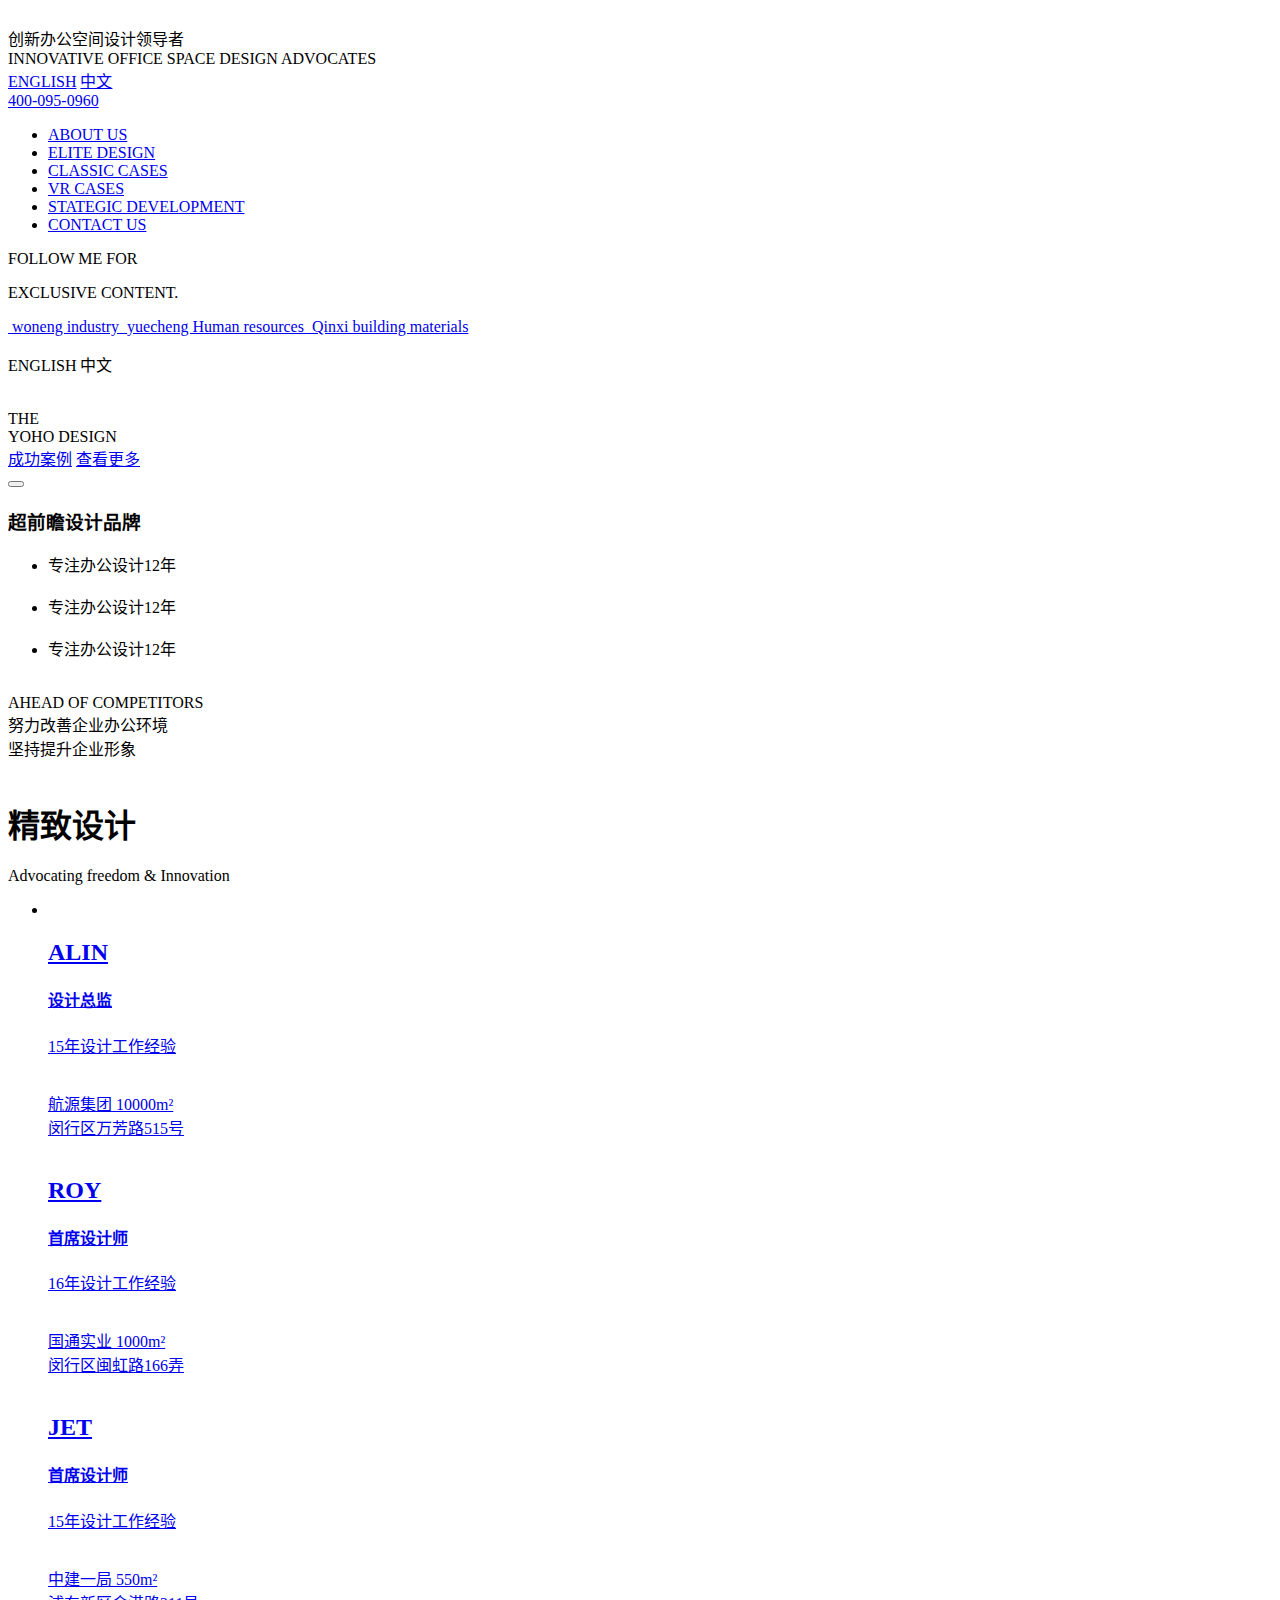
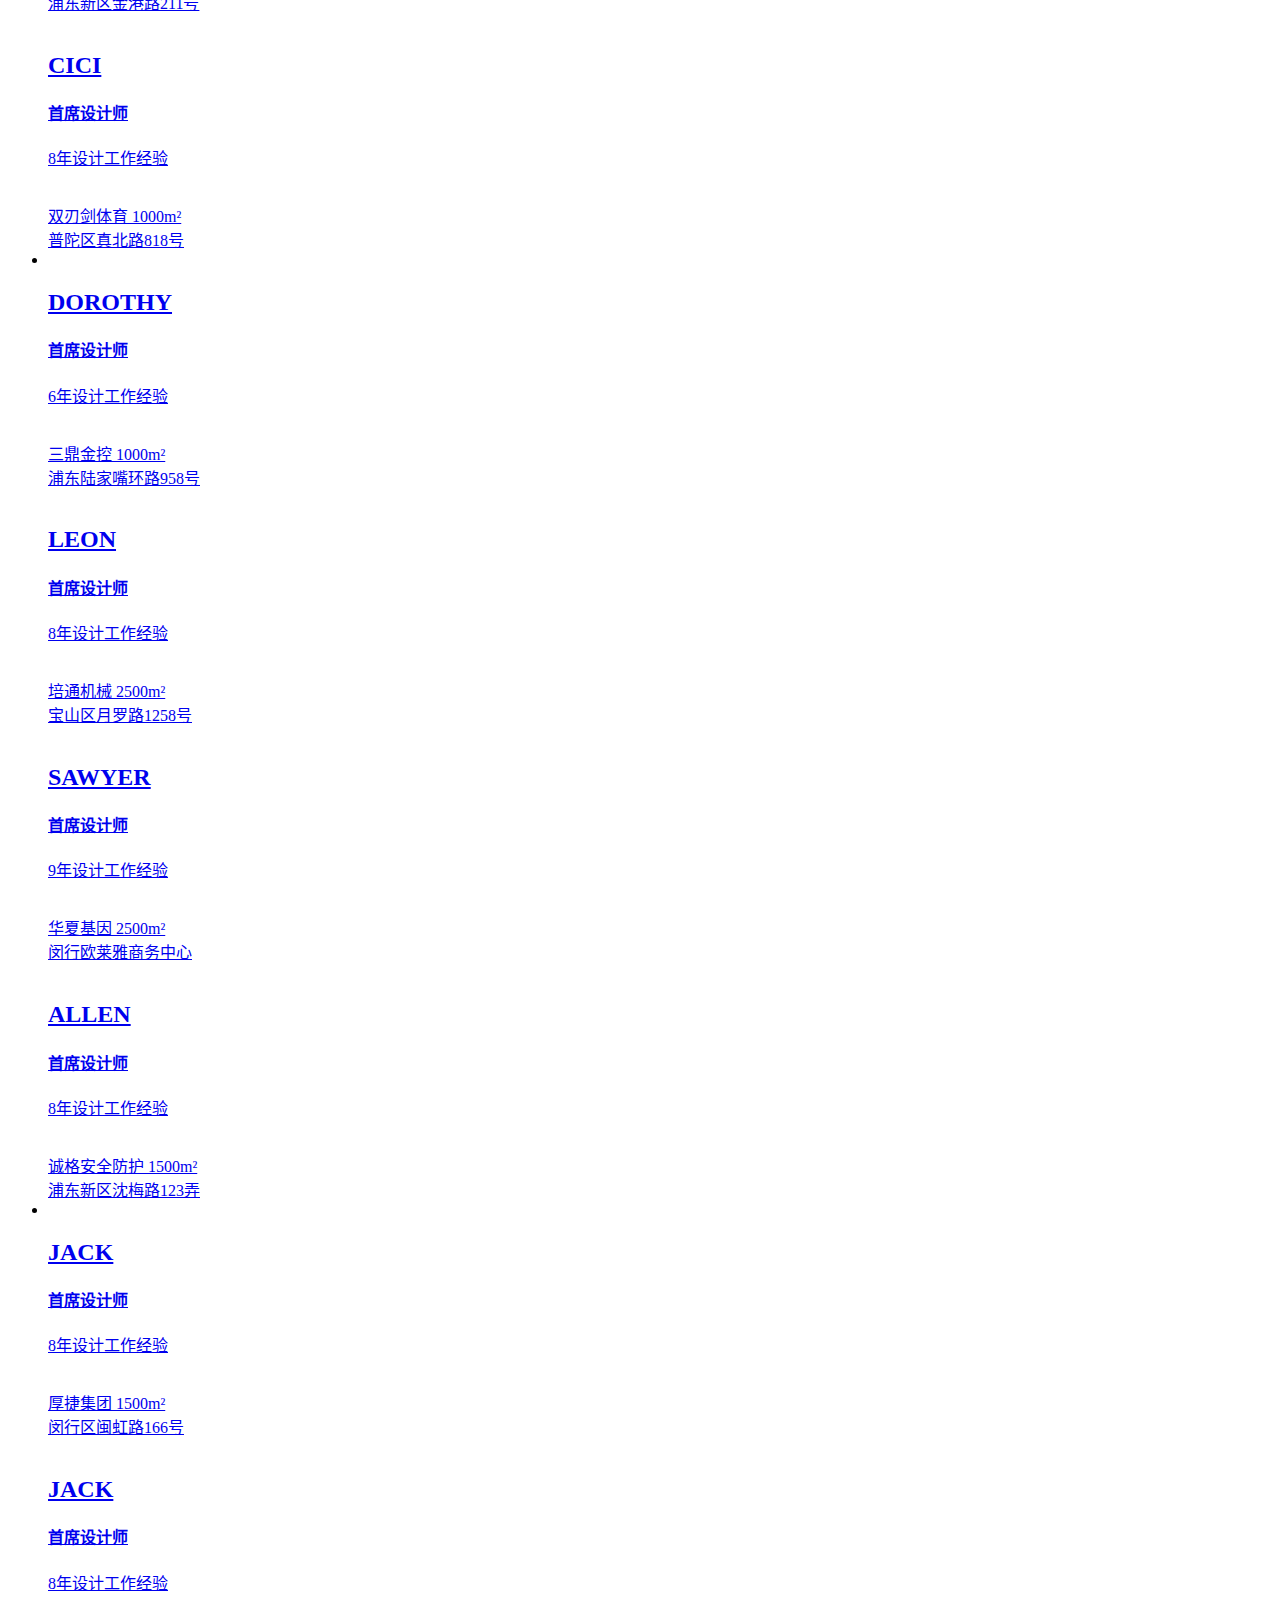
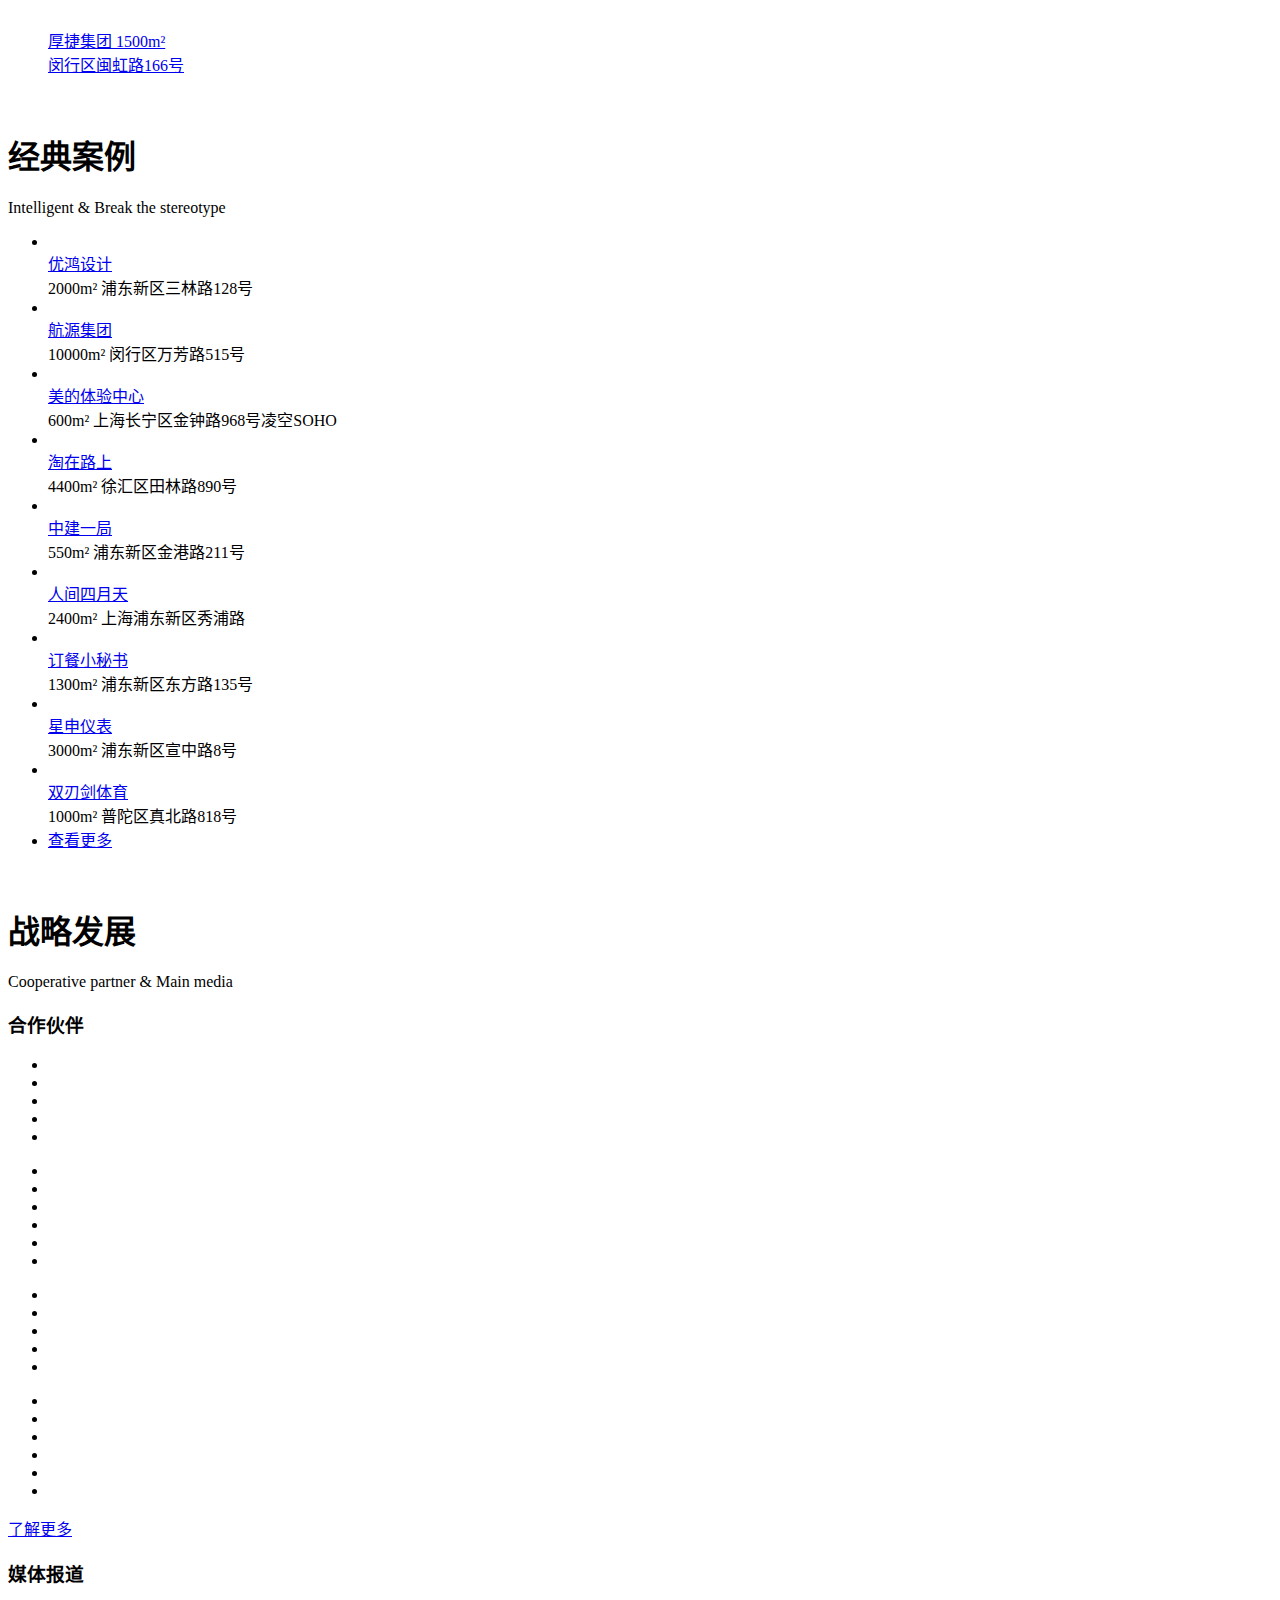
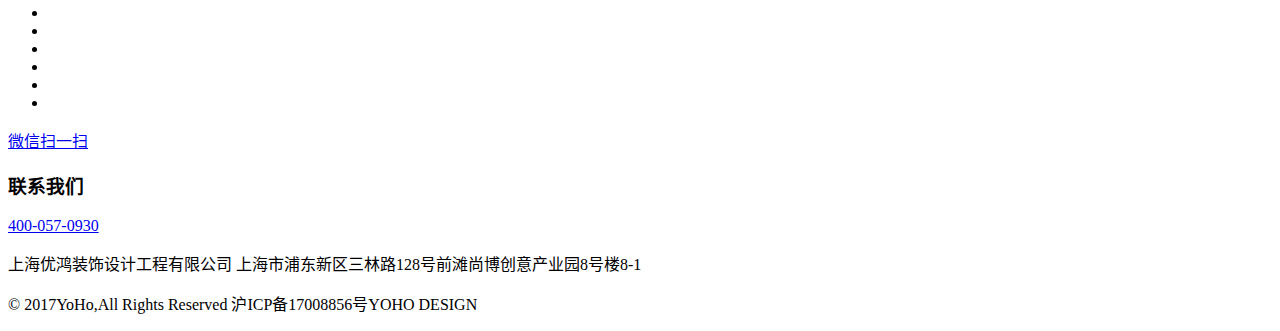
==== index.html @ 22ff8a07 "a" ====
<!DOCTYPE html>
<html>
	<head>
		<meta charset="utf-8" />
		<meta http-equiv="Content-Language" content="zh-cn" />
		<meta name="renderer" content="webkit" />
		<meta http-equiv="Cache-Control" content="no-siteapp" />
		<meta http-equiv="X-UA-Compatible" content="IE=edge, chrome=1" />

		<meta name="viewport"
			  content="width=device-width, user-scalable=no, initial-scale=1.0, maximum-scale=1.0, minimum-scale=1.0"/>
		<meta name="HandheldFriendly" content="true" />
		<meta name="msapplication-tap-highlight" content="no" />
		<meta content="telephone=no" name="format-detection" />

		<title>优鸿设计</title>
		<meta name="keywords" content="keywords" />
		<meta name="description" itemprop="description" content="description" />

		<link rel="stylesheet" href="css/bootstrap.min.css"/>
		<link rel="stylesheet" href="css/index.css"/>
		<link rel="stylesheet" href="Swiper2/idangerous.swiper.css"/>
		<link rel="stylesheet" href="css/public.css"/>

		<!--[if lte IE 8]>
			<script type="text/javascript" src="js/html5shiv.min.js"></script>
			<script type="text/javascript" src="js/respond.min.js"></script>
		<![endif]-->


	</head>
	<body>
	<div class="st-cover">
		<div class="st-cover-shade">
			<div class="st-cover-hd clearfix">
				<div class="l clearfix">
					<a href="javascript:;" class="st-cover-logo"><img src="images/logo.png" alt="" /></a>
					<div class="st-cover-slogan">
						<div class="zh">创新办公空间设计领导者</div>
						<div class="en">INNOVATIVE OFFICE SPACE DESIGN ADVOCATES</div>
					</div>
				</div>
				<div class="r">
					<div class="st-cover-lang">
						<a class="active" href="javascript:;">ENGLISH</a>
						<a href="javascript:;">中文</a>
					</div>
					<a href="tel:400000000" class="st-cover-tel">400-095-0960</a>
					<div class="st-cover-menuico"><i class="a"></i><i class="b"></i><i class="c"></i></div>
				</div>
			</div>
			<div class="st-cover-menu">
				<ul>
					<li><a href="about.html">ABOUT US</a></li>
					<li><a class="st-hash" href="#eliteDesign">ELITE DESIGN</a></li>
					<li><a class="st-hash" href="#classicCase">CLASSIC CASES</a></li>
					<li><a class="nohide vr-btn" href="javascript:;">VR CASES</a></li>
					<li><a class="st-hash" href="#strategicDevelopment">STATEGIC DEVELOPMENT</a></li>
					<li><a class="st-hash" href="#stContact">CONTACT US</a></li>
				</ul>
			</div>
			<div class="st-cover-vr">
				<div class="inner  clearfix">
					<div class="l">
						<div>
							<span>FOLLOW ME FOR</span>
							<p>EXCLUSIVE CONTENT.</p>
						</div>
					</div>
					<div class="c">
						<a href="http://720yun.com/t/07f27u8Owuw?pano_id=1697038 "><img src="images/vrbg_02.jpg" alt=""/>
							<span>woneng industry</span>
							<i></i>
						</a>
						<a href="https://720yun.com/t/a3f27xfgyla?&pano_id=947447"><img src="images/vrbg_04.jpg" alt=""/>
							<span>yuecheng Human resources</span>
							<i></i>
						</a>
						<a href="http://720yun.com/t/4932eusuxn6?pano_id=1689132"><img src="images/vrbg_05.jpg" alt=""/>
							<span>Qinxi building materials</span>
							<i></i>
						</a>
					</div>
					<div class="r">
						<div >
							<p>
								<span class="active">ENGLISH</span>
								<span>中文</span>
							</p>
							<a href="index.html">
								<img id="vrBtn" src="images/vrbtn_03.jpg" class="img-responsive pull-right" alt=""/>
							</a>
						</div>
					</div>
				</div>
			</div>
		</div>
		<div class="st-cover-focus">
			<div class="a">THE</div>
			<div class="b">YOHO DESIGN</div>
			<a href="columnsCase.html" class="st-btn a">成功案例</a>
			<a href="case.html" class="st-btn b">查看更多</a>
		</div>
		<button class="st-cover-down"></button>
	</div>

		<div id="main">
			<div id="main-list1">

				<div class="brand st-part">
					<div class="st-title"><h3 class="st-title-tt">超前瞻设计品牌</h3></div>
					<div class="st-maxw">
						<div class="st-col-3">
							<ul class="items clearfix">
								<li class="item"><div class="tt">专注办公设计12年</div><a href="" class="pic"><img src="images/brand_01.jpg" alt="" /></a></li>
								<li class="item"><div class="tt">专注办公设计12年</div><a href="about.html" class="pic"><img src="images/brand_02.jpg" alt="" /></a></li>
								<li class="item"><div class="tt">专注办公设计12年</div><a href="about.html" class="pic"><img src="images/brand_03.jpg" alt="" /></a></li>
							</ul>
						</div>
						<div class="para">
							<div class="a">AHEAD OF COMPETITORS</div>
							<div class="b">努力改善企业办公环境<br />坚持提升企业形象</div>
						</div>
					</div>
				</div>
			</div>
			<div id="eliteDesign" class="ellipse">
				<div class="absolute circle ">
					<img src="images/ellipse1.png" class="img-responsive" alt=""/>
					<div class="absolute text-center">
						<h1>精致设计</h1>
						<p>Advocating freedom & Innovation</p>
					</div>

				</div>

			</div>


			<div class="st-part">
				<div class="swiper-container st-maxw" id="erSwp">
					<ul class="swiper-wrapper clearfix">
						<li class="swiper-slide">
							<div class="st-er-list">
								<div class="items clearfix">
									<a href="javascript:;" class="item">
										<div class="st-er-item-scroll">
											<div class="part a">
												<img src="images/alin.png" alt="" />
												<div class="introduction">
													<h2>ALIN</h2>
													<h4>设计总监</h4>
													<p>15年设计工作经验</p>
												</div>
											</div>
											<div class="part b">
												<img src="images/alinCase.png" alt="" />
												<div class="para">航源集团 10000m²<br />闵行区万芳路515号</div>
											</div>
										</div>
									</a>
									<a href="javascript:;" class="item">
										<div class="st-er-item-scroll">
											<div class="part a">
												<img src="images/roy.png" alt="" />
												<div class="introduction">
													<h2>ROY</h2>
													<h4>首席设计师</h4>
													<p>16年设计工作经验</p>
												</div>
											</div>
											<div class="part b">
												<img src="images/royCase.png" alt="" />
												<div class="para">国通实业 1000m²<br />闵行区闽虹路166弄</div>
											</div>
										</div>
									</a>
									<a href="javascript:;" class="item">
										<div class="st-er-item-scroll">
											<div class="part a">
												<img src="images/jet.png" alt="" />
												<div class="introduction">
													<h2>JET</h2>
													<h4>首席设计师</h4>
													<p>15年设计工作经验</p>
												</div>
											</div>
											<div class="part b">
												<img src="images/jetCase.png" alt="" />
												<div class="para">中建一局 550m²<br />浦东新区金港路211号</div>
											</div>
										</div>
									</a>
									<a href="javascript:;" class="item">
										<div class="st-er-item-scroll">
											<div class="part a">
												<img src="images/cici.png" alt="" />
												<div class="introduction">
													<h2>CICI</h2>
													<h4>首席设计师</h4>
													<p>8年设计工作经验</p>
												</div>
											</div>
											<div class="part b">
												<img src="images/ciciCase.png" alt="" />
												<div class="para">双刃剑体育 1000m²<br /> 普陀区真北路818号</div>
											</div>
										</div>
									</a>
								</div>
							</div>
						</li>
						<li class="swiper-slide">
							<div class="st-er-list">
								<div class="items clearfix">
									<a href="javascript:;" class="item">
										<div class="st-er-item-scroll">
											<div class="part a">
												<img src="images/dorothy.png" alt="" />
												<div class="introduction">
													<h2>DOROTHY </h2>
													<h4>首席设计师</h4>
													<p>6年设计工作经验</p>
												</div>
											</div>
											<div class="part b">
												<img src="images/dorothyCase.png" alt="" />
												<div class="para">三鼎金控 1000m²<br />浦东陆家嘴环路958号</div>
											</div>
										</div>
									</a>
									<a href="javascript:;" class="item">
										<div class="st-er-item-scroll">
											<div class="part a">
												<img src="images/leon.png" alt="" />
												<div class="introduction">
													<h2>LEON</h2>
													<h4>首席设计师</h4>
													<p>8年设计工作经验</p>
												</div>
											</div>
											<div class="part b">
												<img src="images/leonCase.png" alt="" />
												<div class="para">培通机械 2500m²<br />宝山区月罗路1258号</div>

											</div>
										</div>
									</a>
									<a href="javascript:;" class="item">
										<div class="st-er-item-scroll">
											<div class="part a">
												<img src="images/sawyer.png" alt="" />
												<div class="introduction">
													<h2>SAWYER </h2>
													<h4>首席设计师</h4>
													<p>9年设计工作经验</p>
												</div>
											</div>
											<div class="part b">
												<img src="images/sawyerCase.png" alt="" />
												<div class="para">华夏基因 2500m²<br />闵行欧莱雅商务中心</div>
											</div>
										</div>
									</a>
									<a href="javascript:;" class="item">
										<div class="st-er-item-scroll">
											<div class="part a">
												<img src="images/allen.png" alt="" />
												<div class="introduction">
													<h2>ALLEN </h2>
													<h4>首席设计师</h4>
													<p>8年设计工作经验</p>
												</div>
											</div>
											<div class="part b">
												<img src="images/allenCase.png" alt="" />
												<div class="para">诚格安全防护 1500m²<br />浦东新区沈梅路123弄</div>
											</div>
										</div>
									</a>
								</div>
							</div>
						</li>
						<li class="swiper-slide">
							<div class="st-er-list">
								<div class="items clearfix">
									<a href="javascript:;" class="item">
										<div class="st-er-item-scroll">
											<div class="part a">
												<img src="images/jack.png" alt="" />
												<div class="introduction">
													<h2>JACK</h2>
													<h4>首席设计师</h4>
													<p>8年设计工作经验</p>
												</div>
											</div>
											<div class="part b">
												<img src="images/jackCase.png" alt="" />
												<div class="para">厚捷集团 1500m²<br />闵行区闽虹路166号</div>
											</div>
										</div>
									</a>
									<a href="javascript:;" class="item">
										<div class="st-er-item-scroll">
											<div class="part a">
												<img src="images/jack.png" alt="" />
												<div class="introduction">
													<h2>JACK</h2>
													<h4>首席设计师</h4>
													<p>8年设计工作经验</p>
												</div>
											</div>
											<div class="part b">
												<img src="images/jackCase.png" alt="" />
												<div class="para">厚捷集团 1500m²<br />闵行区闽虹路166号</div>
											</div>
										</div>
									</a>
								</div>
							</div>
						</li>
					</ul>
					<div class="st-pgnt"></div>
				</div>
			</div>






			<div id="classicCase" class="ellipse">
				<div class="absolute circle ">
					<img src="images/ellipse2.png" class="img-responsive" alt=""/>
					<div class="absolute text-center">
						<h1>经典案例</h1>
						<p>Intelligent & Break the stereotype</p>
					</div>

				</div>

			</div>
			<div class="case-tree st-part" id="caseTree">
				<div class="st-maxw">
					<ul class="items">
						<li class="item item01 clearfix">
							<div class="inner">
								<a href="javascript:;" class="pic"><img src="images/case-tree-01.jpg" alt="" /></a>
								<div class="para"><a href="javascript:;">优鸿设计</a><div>2000m² 浦东新区三林路128号</div></div>
							</div>
						</li>
						<li class="item item02 clearfix">
							<div class="inner">
								<a href="javascript:;" class="pic"><img src="images/case-tree-02.jpg" alt="" /></a>
								<div class="para"><a href="javascript:;">航源集团</a><div>10000m² 闵行区万芳路515号</div></div>
							</div>
						</li>
						<li class="item item03 clearfix">
							<div class="inner">
								<a href="javascript:;" class="pic"><img src="images/case-tree-03.jpg" alt="" /></a>
								<div class="para"><a href="javascript:;">美的体验中心</a><div>600m² 上海长宁区金钟路968号凌空SOHO</div></div>
							</div>
						</li>
						<li class="item item04 clearfix">
							<div class="inner">
								<a href="javascript:;" class="pic"><img src="images/case-tree-04.jpg" alt="" /></a>
								<div class="para"><a href="javascript:;">淘在路上</a><div>4400m² 徐汇区田林路890号</div></div>
							</div>
						</li>
						<li class="item item05 clearfix">
							<div class="inner">
								<a href="javascript:;" class="pic"><img src="images/case-tree-05.jpg" alt="" /></a>
								<div class="para"><a href="javascript:;">中建一局</a><div>550m² 浦东新区金港路211号</div></div>
							</div>
						</li>
						<li class="item item06 clearfix">
							<div class="inner">
								<a href="javascript:;" class="pic"><img src="images/case-tree-06.jpg" alt="" /></a>
								<div class="para"><a href="javascript:;">人间四月天</a><div>2400m² 上海浦东新区秀浦路</div></div>
							</div>
						</li>
						<li class="item item07 clearfix">
							<div class="inner">
								<a href="javascript:;" class="pic"><img src="images/case-tree-07.jpg" alt="" /></a>
								<div class="para"><a href="javascript:;">订餐小秘书</a><div>1300m² 浦东新区东方路135号</div></div>
							</div>
						</li>
						<li class="item item08 clearfix">
							<div class="inner">
								<a href="javascript:;" class="pic"><img src="images/case-tree-08.jpg" alt="" /></a>
								<div class="para"><a href="javascript:;">星申仪表</a><div>3000m² 浦东新区宣中路8号</div></div>
							</div>
						</li>
						<li class="item item09 clearfix">
							<div class="inner">
								<a href="javascript:;" class="pic"><img src="images/case-tree-09.jpg" alt="" /></a>
								<div class="para"><a href="javascript:;">双刃剑体育</a><div>1000m² 普陀区真北路818号</div></div>
							</div>
						</li>
						<li class="item item10 clearfix">
							<div class="inner">
								<a href="columnsCase.html" id="findMore">查看更多</a>
							</div>
						</li>
					</ul>
				</div>
			</div>
			<div id="strategicDevelopment" class="ellipse">
				<div class="absolute circle ">
					<img src="images/ellipse3.png" class="img-responsive" alt=""/>
					<div class="absolute text-center">
						<h1>战略发展</h1>
						<p>Cooperative partner & Main media</p>
					</div>

				</div>

			</div>
			<div class="partner medium st-part">

				<div class="st-title"><h3 class="st-title-tt">合作伙伴</h3></div>

				<div class="st-maxw partner-list">
					<ul class="items col-5 clearfix">
						<li class="item"><img src="images/c-01.jpg" alt="" /></li>
						<li class="item"><img src="images/c-02.jpg" alt="" /></li>
						<li class="item"><img src="images/c-03.jpg" alt="" /></li>
						<li class="item"><img src="images/c-04.jpg" alt="" /></li>
						<li class="item"><img src="images/c-05.jpg" alt="" /></li>
					</ul>
					<ul class="items clearfix">
						<li class="item"><img src="images/c-06.jpg" alt="" /></li>
						<li class="item"><img src="images/c-07.jpg" alt="" /></li>
						<li class="item"><img src="images/c-08.jpg" alt="" /></li>
						<li class="item"><img src="images/c-09.jpg" alt="" /></li>
						<li class="item"><img src="images/c-10.jpg" alt="" /></li>
						<li class="item"><img src="images/c-11.jpg" alt="" /></li>
					</ul>
					<ul class="items col-5 clearfix">
						<li class="item"><img src="images/c-12.jpg" alt="" /></li>
						<li class="item"><img src="images/c-13.jpg" alt="" /></li>
						<li class="item"><img src="images/c-14.jpg" alt="" /></li>
						<li class="item"><img src="images/c-15.jpg" alt="" /></li>
						<li class="item"><img src="images/c-16.jpg" alt="" /></li>
					</ul>
					<ul class="items clearfix">
						<li class="item"><img src="images/c-17.jpg" alt="" /></li>
						<li class="item"><img src="images/c-18.jpg" alt="" /></li>
						<li class="item"><img src="images/c-19.jpg" alt="" /></li>
						<li class="item"><img src="images/c-20.jpg" alt="" /></li>
						<li class="item"><img src="images/c-21.jpg" alt="" /></li>
						<li class="item"><img src="images/c-22.jpg" alt="" /></li>
					</ul>
				</div>

				<a href="javascript:;" class="st-btn more">了解更多</a>

				<div class="st-title"><h3 class="st-title-tt st-title-padtop">媒体报道</h3></div>

				<div class="st-maxw medium-list">
					<ul class="items clearfix">
						<li class="item"><img src="images/b-01.jpg" alt="" /></li>
						<li class="item"><img src="images/b-02.jpg" alt="" /></li>
						<li class="item"><img src="images/b-03.jpg" alt="" /></li>
						<li class="item"><img src="images/b-04.jpg" alt="" /></li>
						<li class="item"><img src="images/b-05.jpg" alt="" /></li>
						<li class="item"><img src="images/b-06.jpg" alt="" /></li>
					</ul>
				</div>

			</div>


		</div>
		<div class="toolbar">
			<a href="#" class="toolbar-item toolbar-item-weixin">
				<div class="toolbar-layer">
					<div id="maCanvas" style="display: none">
						<!--<img src="images/ma.png" alt=""/>-->
					</div>
					<div id="maImg">
					</div>
					<p>微信扫一扫</p>
					<i id="triangle-right"></i>
				</div>
			</a>

			<a href="http://www.yohosj.com/swt/" class="toolbar-item toolbar-item-feedback">

			</a>
			<a href="javascript:;" id="top" class="toolbar-item toolbar-item-top"></a>

		</div>
		<footer class="st-ctct" id="stContact">
			<div class="st-maxw">
				<div class="st-title st-title-theme"><h3 class="st-title-tt">联系我们</h3></div>

				<div class="tel"><a href="tel:400-057-0930">400-057-0930</a></div>
				<!--<div class="qrcode" id="" >-->
					<!--&lt;!&ndash;<img src="images/qrcode.jpg" alt="" />&ndash;&gt;-->
				<!--</div>-->
				<!--canvas中的二维码-->
				<div id="qrDiv" style="display: none;"></div>
				<!--image形式的二维码-->
				<div id="imgDiv" ></div>
				<div class="copyright">
					<p>上海优鸿装饰设计工程有限公司 上海市浦东新区三林路128号前滩尚博创意产业园8号楼8-1</p>
					<p>© 2017YoHo,All Rights Reserved 沪ICP备17008856号YOHO DESIGN</p>
				</div>
			</div>
		</footer>

	<script type="text/javascript" src="js/jquery-3.2.1.min.js"></script>
	<script type="text/javascript" src="js/bootstrap.min.js"></script>
	<script type="text/javascript" src="js/jquery.qrcode.min.js"></script>

		<script type="text/javascript" src="Swiper2/idangerous.swiper.min.js"></script>
		<script type="text/javascript" src="js/app.js" data-page="home" id="scriptRequire"></script>
	<script type="text/javascript" src="js/index.js"></script>

	</body>
</html>
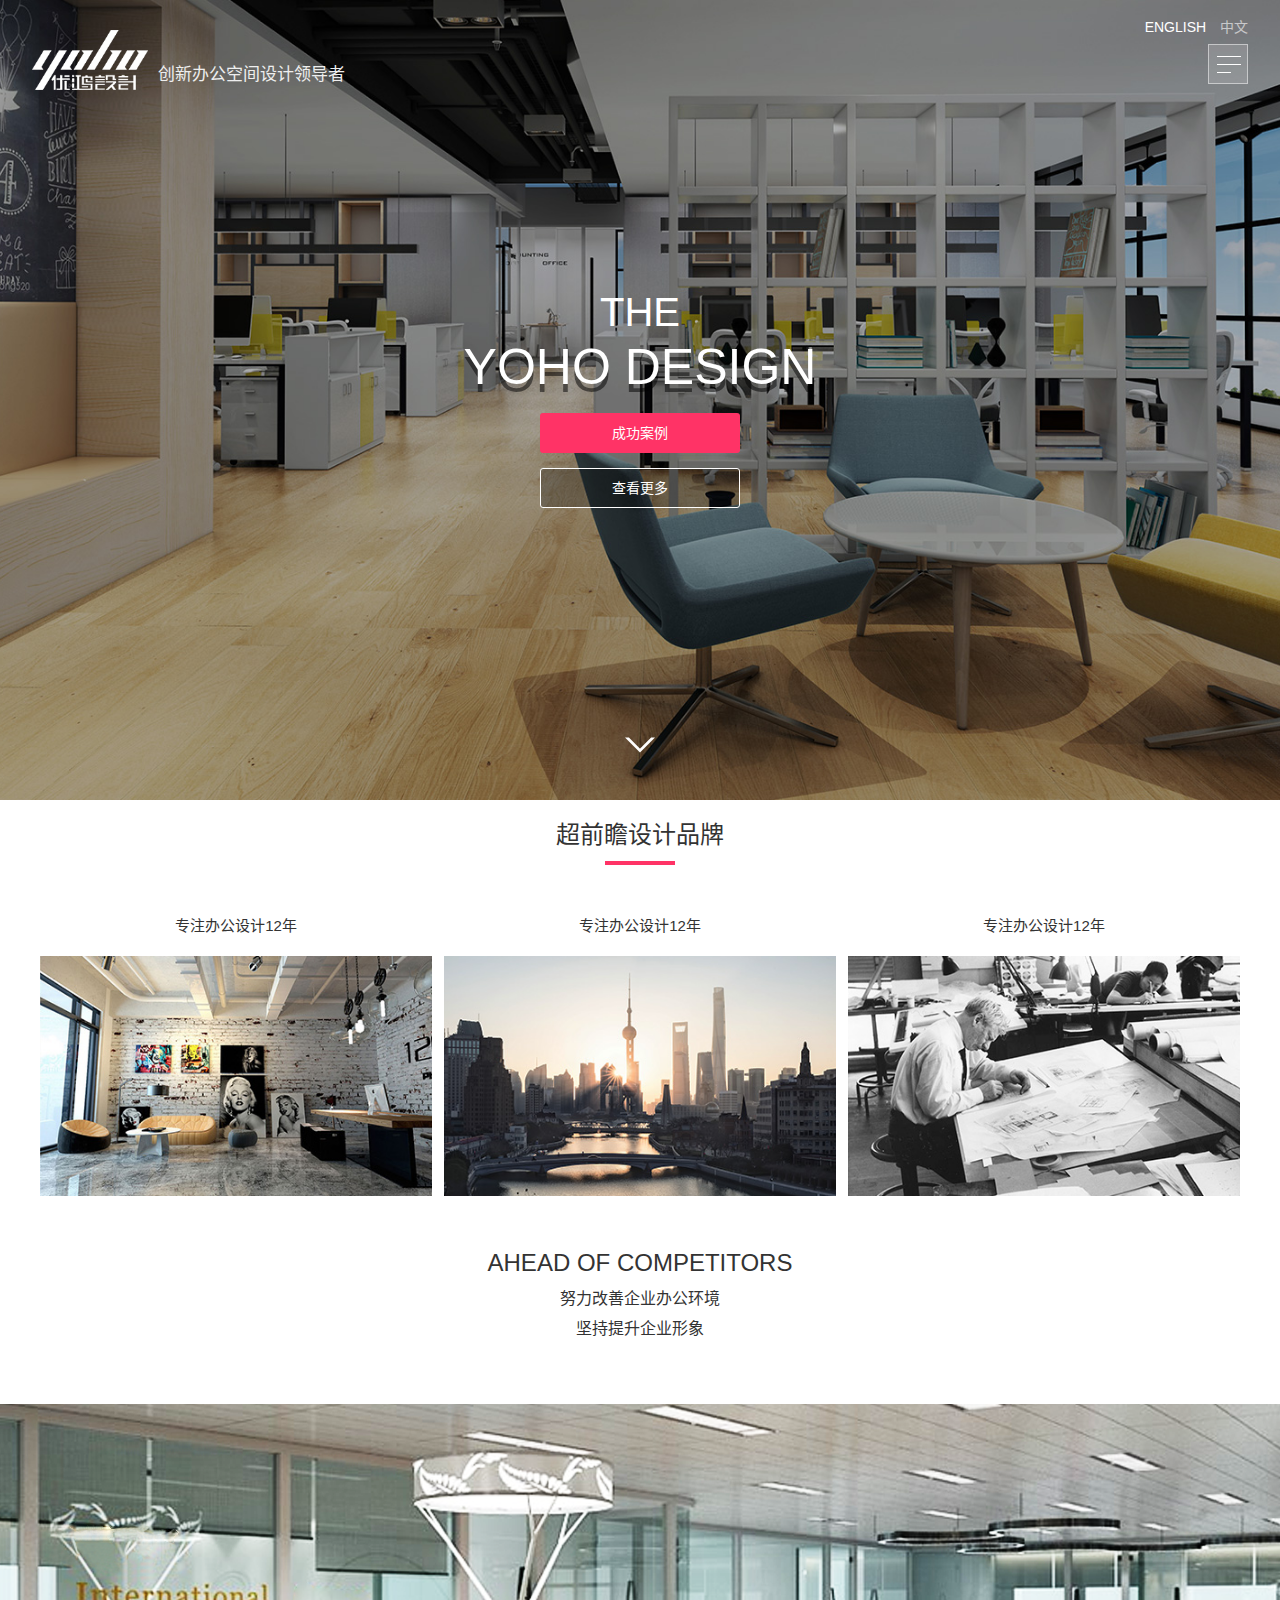
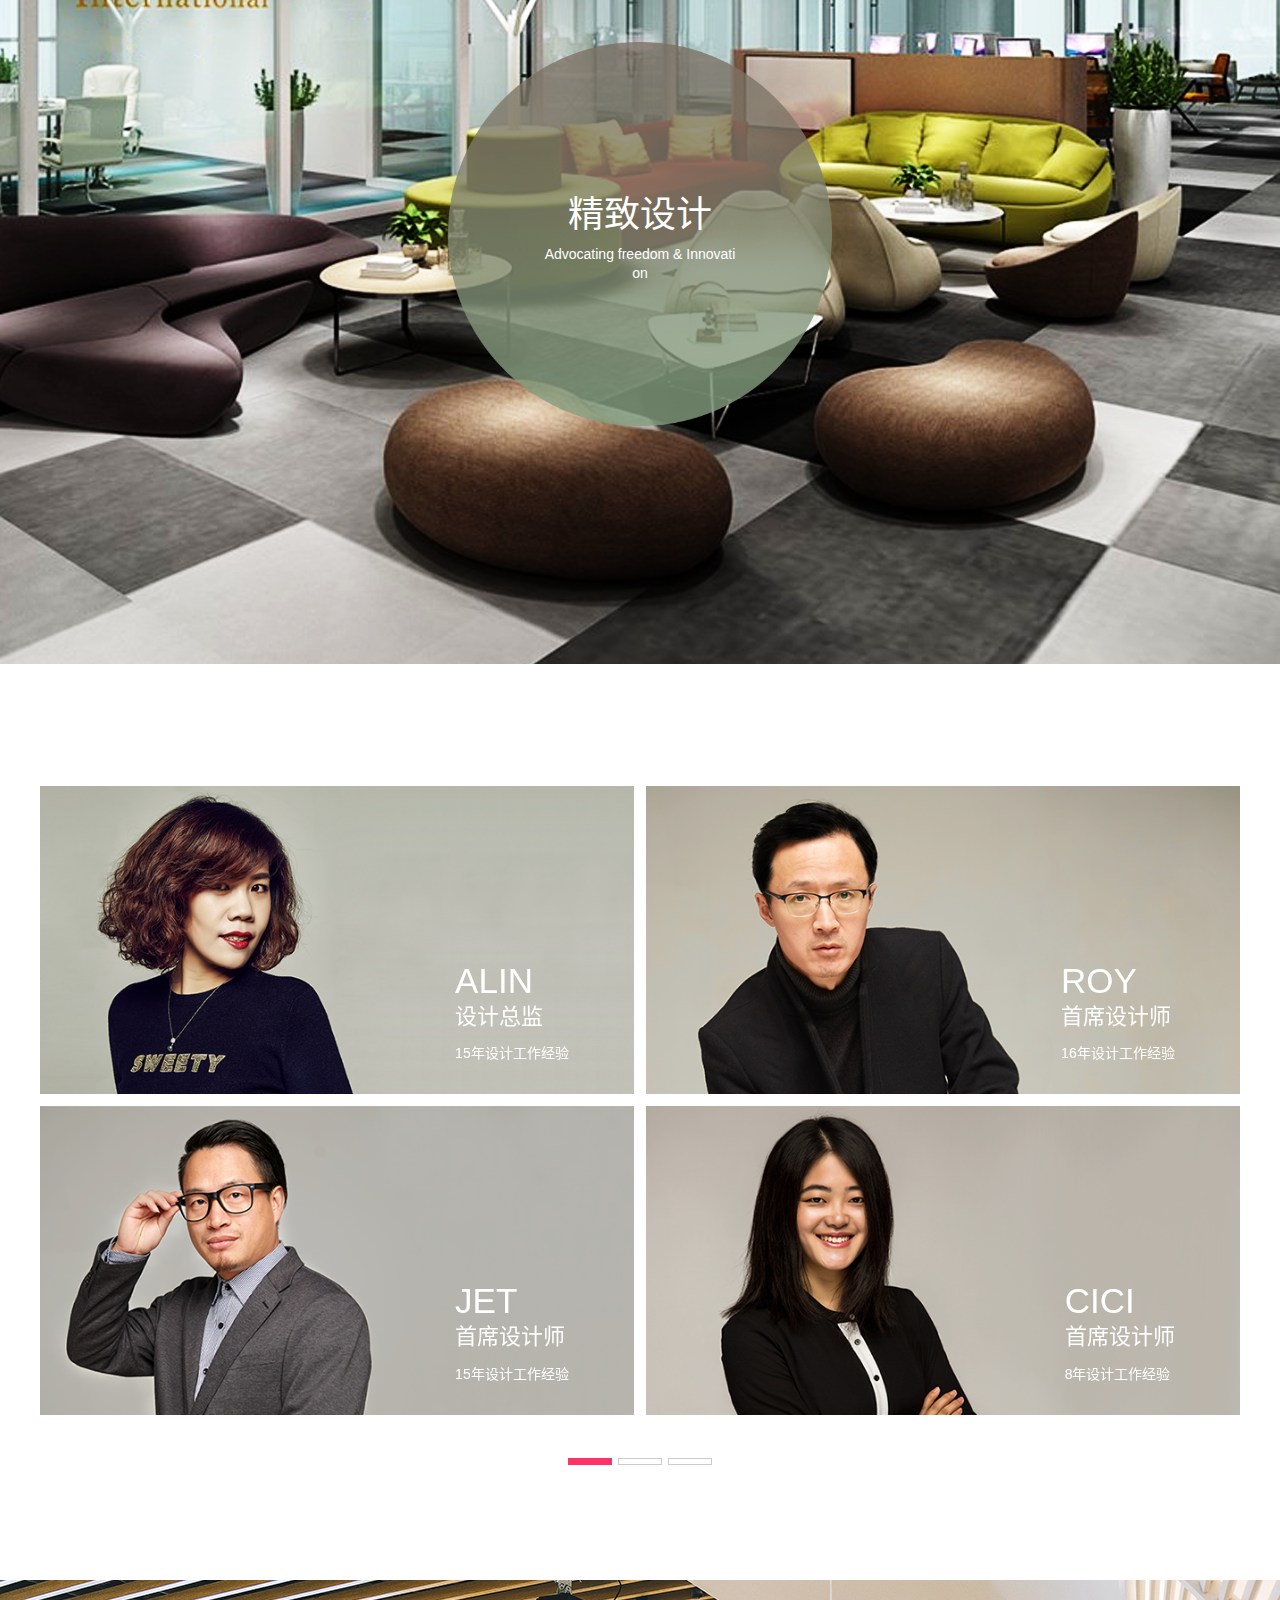
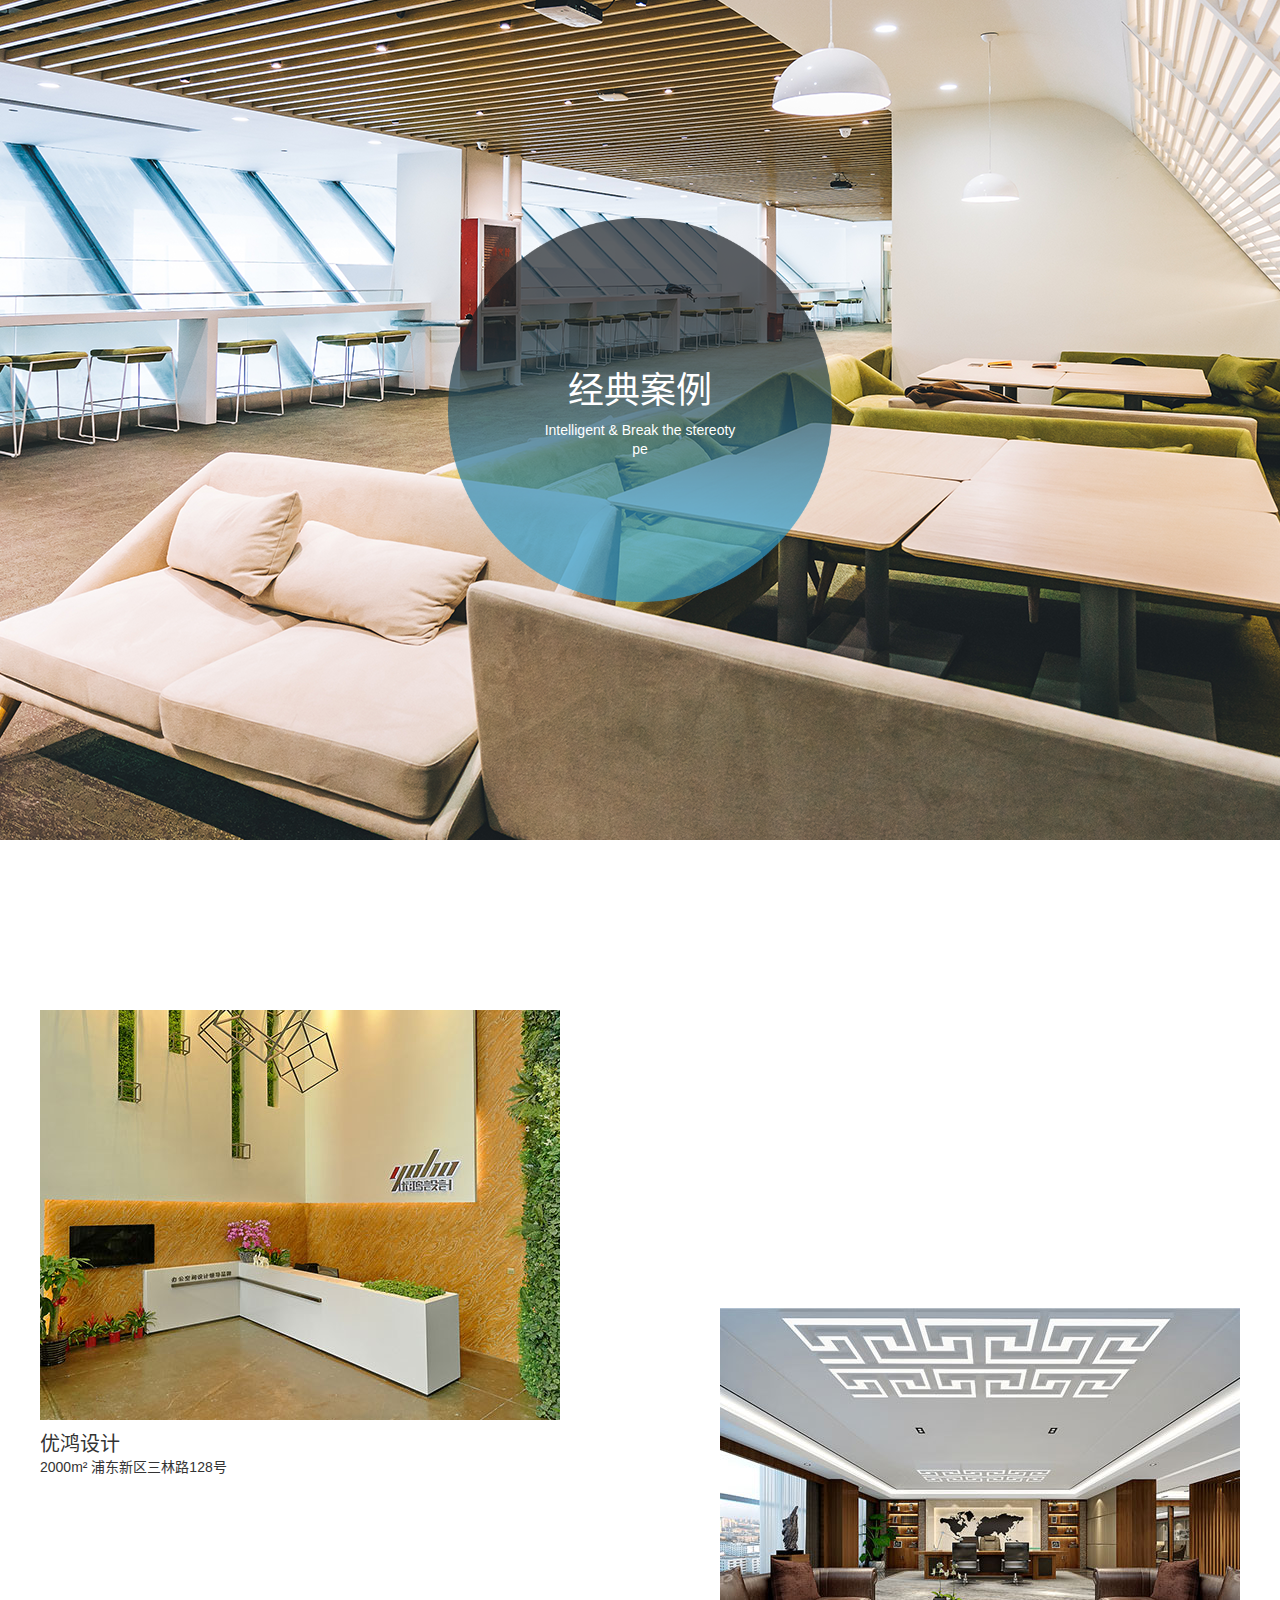
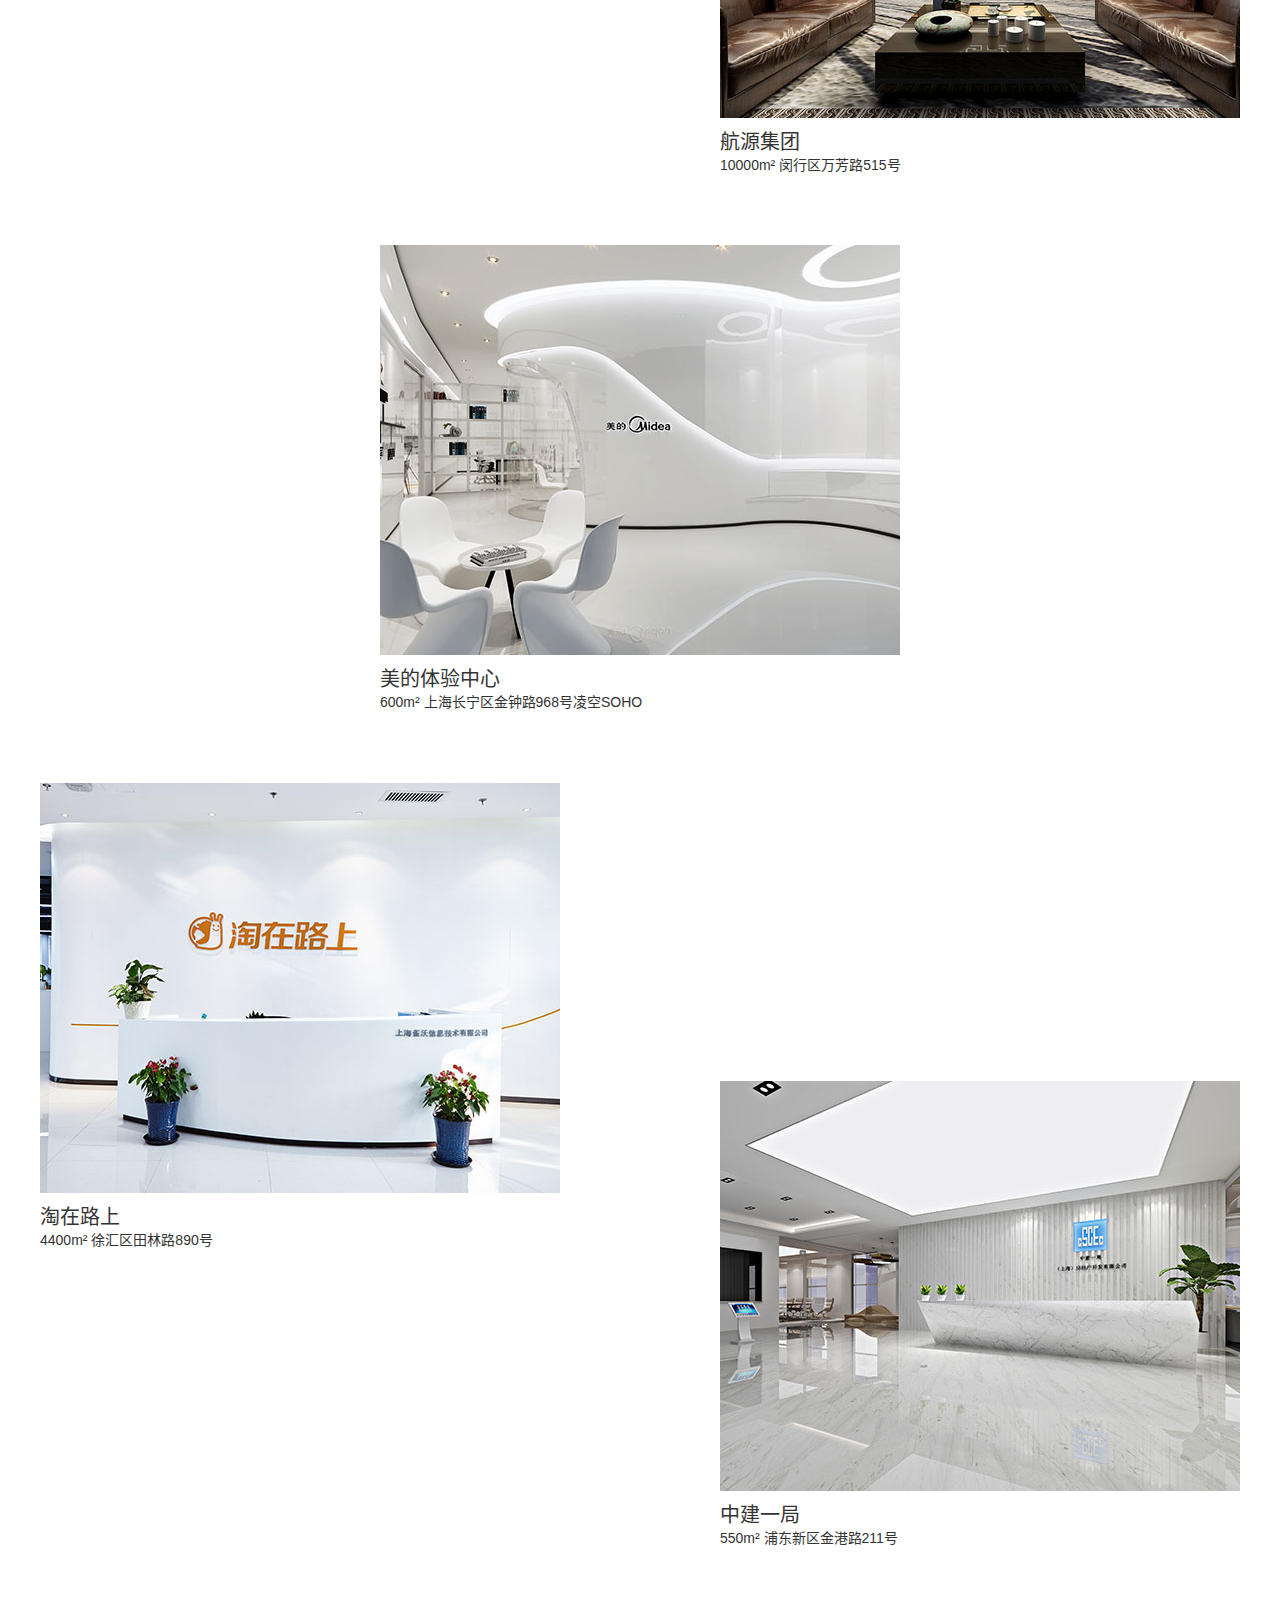
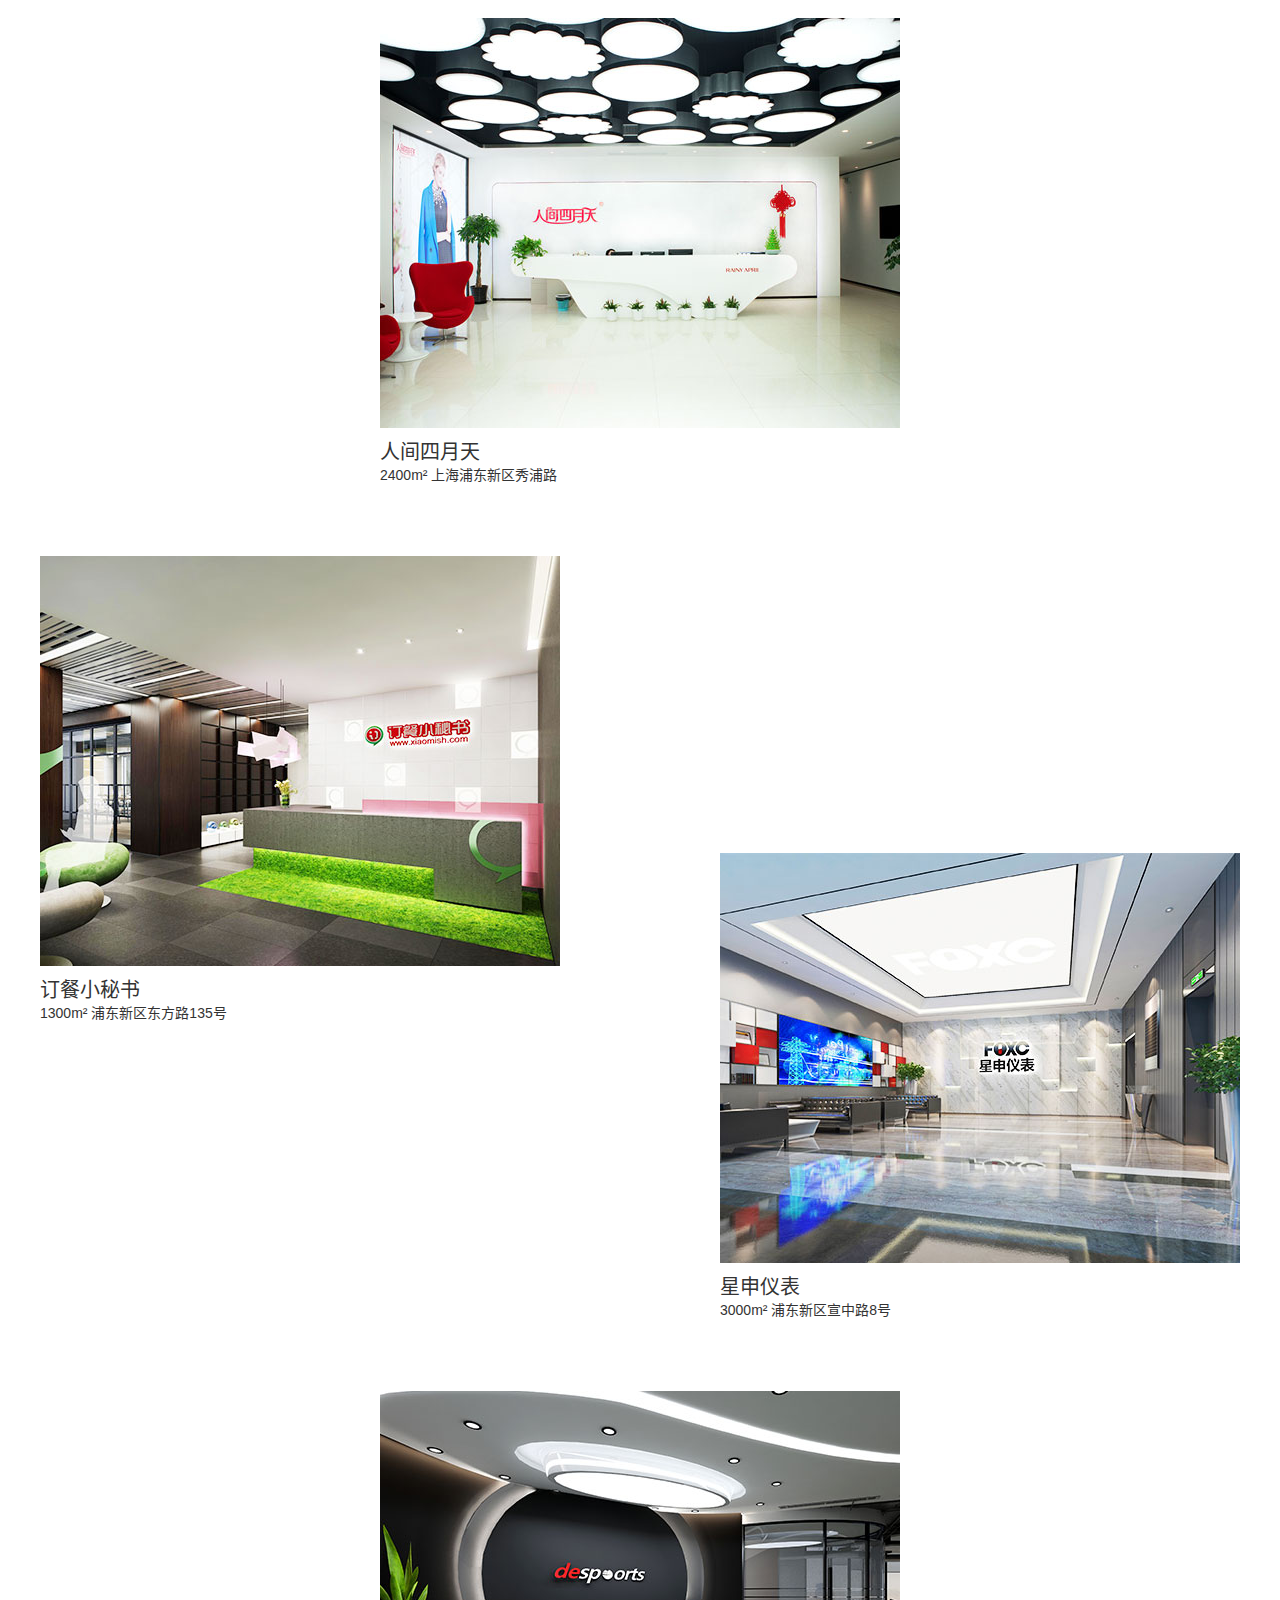
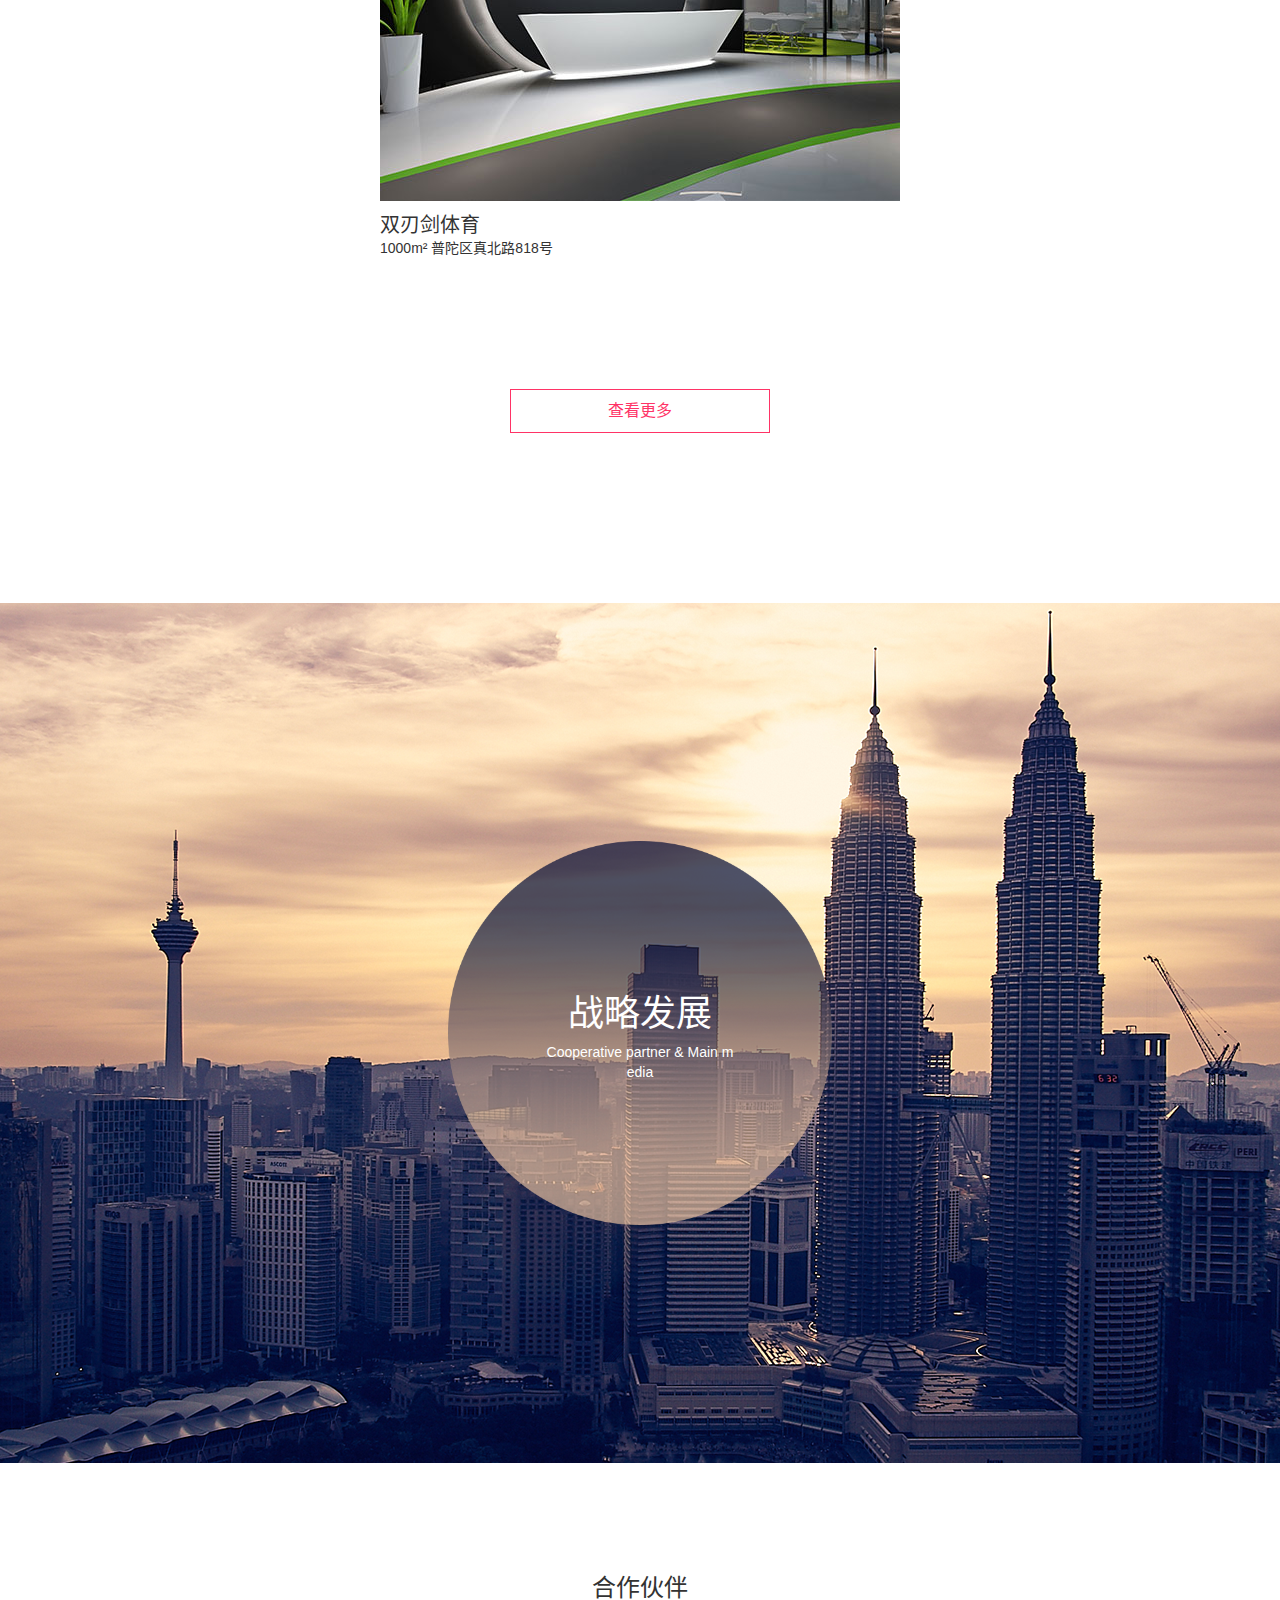
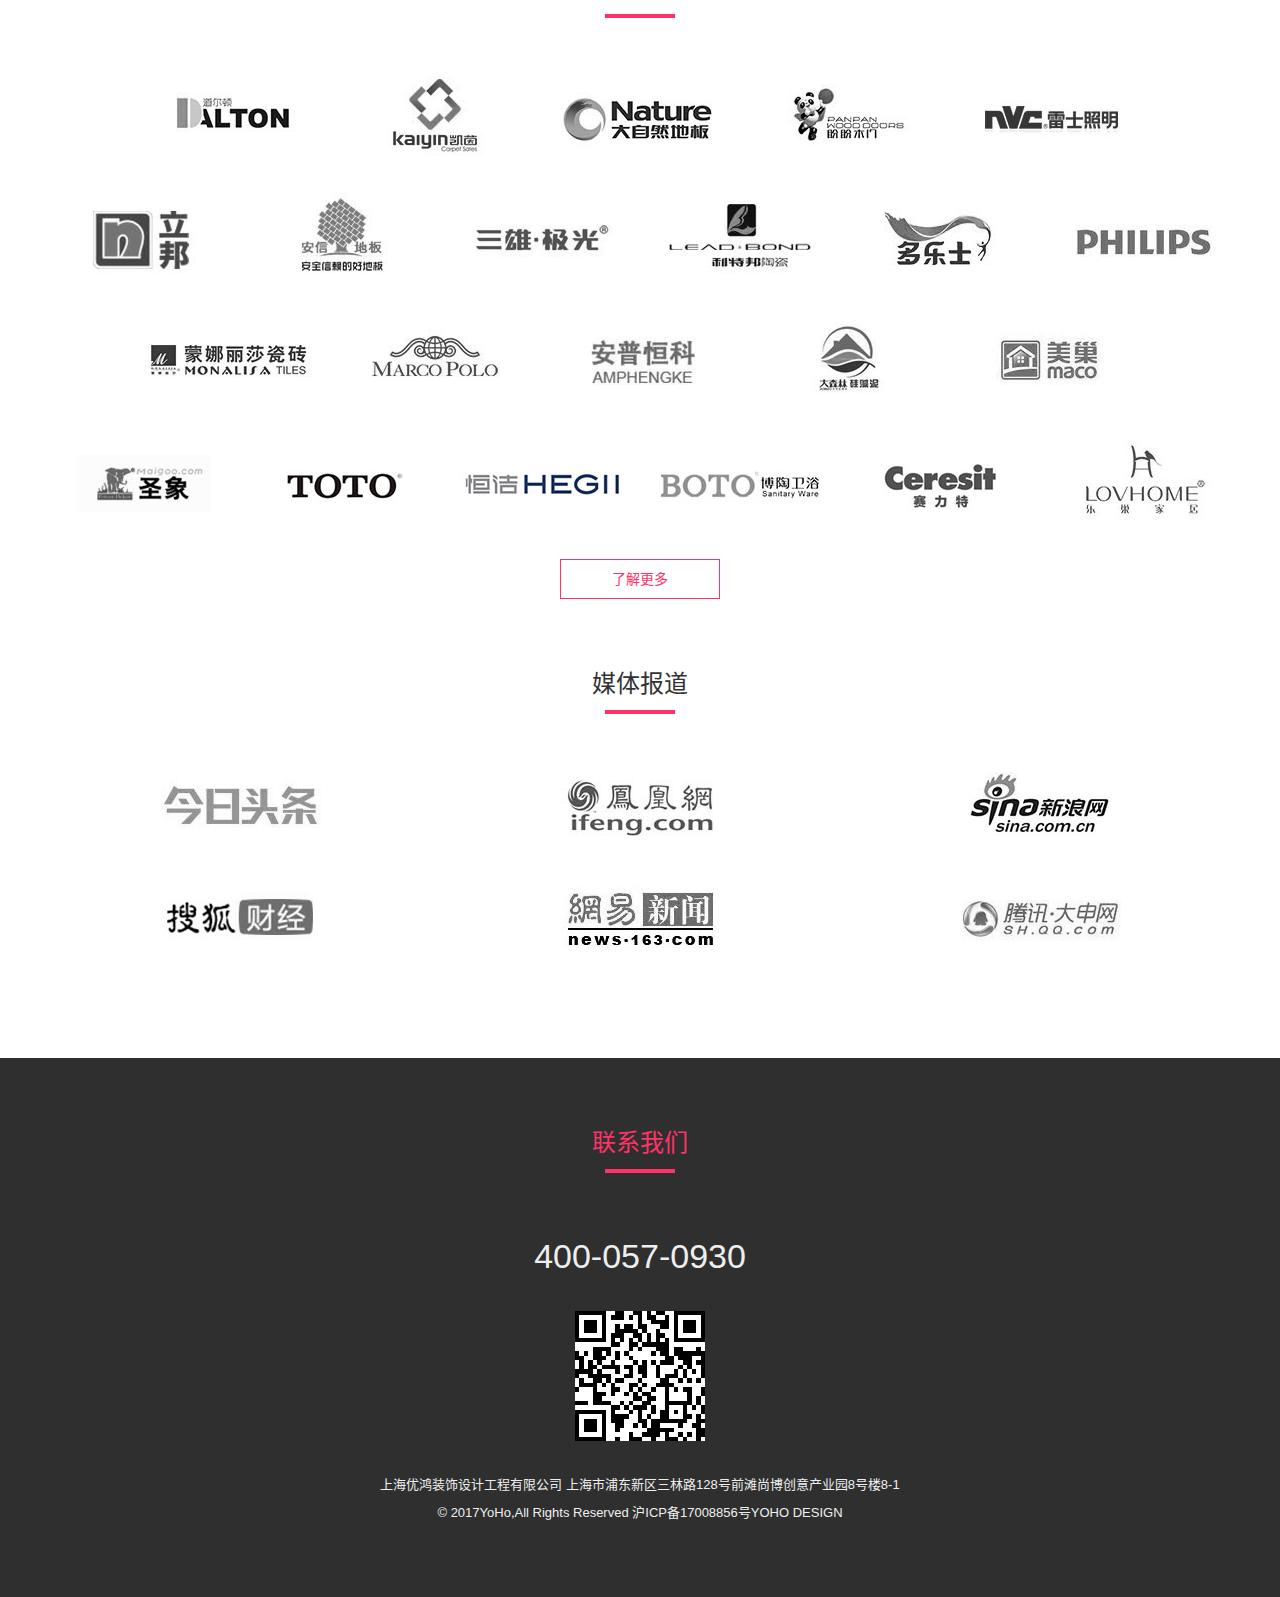
==== commit 5ee5ae89: "a" ====
--- a/index.html
+++ b/index.html
@@ -112,7 +112,7 @@
 					<div class="st-maxw">
 						<div class="st-col-3">
 							<ul class="items clearfix">
-								<li class="item"><div class="tt">专注办公设计12年</div><a href="" class="pic"><img src="images/brand_01.jpg" alt="" /></a></li>
+								<li class="item"><div class="tt">专注办公设计12年</div><a href="about.html" class="pic"><img src="images/brand_01.jpg" alt="" /></a></li>
 								<li class="item"><div class="tt">专注办公设计12年</div><a href="about.html" class="pic"><img src="images/brand_02.jpg" alt="" /></a></li>
 								<li class="item"><div class="tt">专注办公设计12年</div><a href="about.html" class="pic"><img src="images/brand_03.jpg" alt="" /></a></li>
 							</ul>
--- a/css/index.css
+++ b/css/index.css
@@ -0,0 +1,389 @@
+
+
+/*头部*/
+
+/*主体*/
+.st-title {text-align:center;padding-bottom:50px;}
+.st-title-tt {font-size:24px;position:relative;line-height:30px;padding-bottom:15px;}
+.st-title-tt:before {content:"";position:absolute;bottom:0;left:50%;height:4px;width:70px;background:#f36;margin-left:-35px;}
+.st-title-padtop {padding-top:70px;}
+.st-title-theme .st-title-tt {color:#f36;}
+
+#main {
+
+
+}
+.title{
+    width: 100%;
+    margin: 20px auto;
+}
+.title .hr{
+    width:5%;
+    height: 5%;
+    border: 5px solid #ff3366;
+    /*margin-left: 30%;*/
+    text-align: center;
+    margin: 15px auto;
+}
+
+
+
+.brand {background:#fff;}
+.brand .st-col-3>.items>.item {text-align:center;}
+.brand .st-col-3>.items>.item .tt {font-size:15px;padding-bottom:20px;}
+.brand .st-col-3>.items>.item .pic {display:block;overflow:hidden;position:relative;}
+.brand .st-col-3>.items>.item .pic img {width:100%;}
+.brand .st-col-3>.items>.item .pic:hover img {-moz-transform:scale(1.1);-webkit-transform:scale(1.1);transform:scale(1.1);}
+.brand .para {text-align:center;padding-top:50px;}
+.brand .para div.a {font-size:24px;padding-bottom:5px;}
+.brand .para div.b {font-size:16px;line-height:30px;}
+
+/* site max-width, site part */
+.st-part {padding:70px 0;}
+.st-maxw {width:100%;max-width:1200px;margin:0 auto;box-sizing:border-box;}
+
+
+.st-col-3>.items>.item {float:left;display:block;width:32.6666%;margin-left:1%;}
+.st-col-3>.items>.item:first-child {margin-left:0;}
+
+
+#main-list1 h4{
+    margin: 10px 0;
+}
+#brand{
+    width: 80%;
+     margin: 10px auto;
+     /*position: relative;*/
+     /*left: 50%;*/
+     /*transform: translateX(-50%);*/
+     /*-webkit-transform: translateX(-50%);*/
+     /*-moz-transform: translateX(-50%);*/
+ }
+#brand>div{
+    width: 30%;
+    margin: 10px;
+    float: left;
+    overflow: hidden;
+}
+#brand>div>img{
+    width: 100%;
+    /*margin: 0 auto;*/
+}
+#brand>div>img{
+    -webkit-transition:all 0.3s ease-in-out;
+    -moz-transition:all 0.3s ease-in-out;
+    transition:all 0.3s ease-in-out;
+}
+
+#brand>div:hover>img{
+    -moz-transform:scale(1.1);
+    -webkit-transform:scale(1.1);
+    transform:scale(1.1);
+}
+#brand>div>h4{
+    margin: 10px 0;
+}
+#brand:after{
+    content: "";
+    display: block;
+    clear: both;
+}
+#main-list1>div:last-child{
+   padding: 20px 0;
+}
+
+#eliteDesign{
+    background: url("../images/eliteDesign.png") no-repeat center;
+
+
+}
+.ellipse{
+    position: relative;
+
+    height: 100vh;
+    /*height: 860px;*/
+    color: #fff;
+    margin: 20px 0;
+}
+.circle{
+    width: 30vw !important;
+    height: 30vw;
+    margin: 0 auto;
+    background-size: cover;
+}
+.circle h1{
+    margin: 10px 0;
+}
+
+.absolute{
+    position: absolute;
+    top: 50%;
+    left: 50%;
+    transform: translate(-50%,-50%);
+    -webkit-transform: translate(-50%,-50%);
+    -moz-transform: translate(-50%,-50%);
+
+}
+
+#shufflingArticle{
+    width: 100%;
+}
+#shufflingArticle>div{
+    /*position: relative;*/
+    /*left: 50%;*/
+    /*transform: translateX(-50%);*/
+    /*width: 100%;*/
+    /*margin-left:45%;*/
+    width: 35%;
+    margin: 0 auto;
+    padding-left: 11.5%;
+}
+#shufflingArticle>div:after{
+    content: "";
+    display: block;
+    clear: both;
+}
+#shufflingArticle a{
+    display: block;
+    width: 15%;
+    height: 10px;
+    border: 1px solid #999;
+    float: left;
+    margin: 0 5px;
+
+}
+#shufflingArticle a.active{
+    background-color: #ff3366;
+    border-color: transparent;
+}
+div.display-none{
+    display: none;
+}
+
+
+
+#classicCase{
+    background: url("../images/classicCase.png") no-repeat center;
+
+}
+#caseTree{
+    /*max-width: ;*/
+}
+.case-tree {background:url("../images/case-tree-bg.jpg") no-repeat center center fixed ;background-size:cover;}
+.case-tree>.st-maxw {max-width:1360px;}
+.case-tree .items>.item {display:block;}
+.case-tree .items>.item>.inner {max-width:520px;}
+.case-tree .items>.item .pic {display:block;overflow:hidden;}
+.case-tree .items>.item .pic img {width:100%;transition: .5s linear}
+.case-tree .items>.item .pic:hover img {-webkit-transform:scale(0.9);-moz-transform:scale(0.9);transform:scale(0.9);}
+.case-tree .items>.item .para {padding:10px 0;}
+.case-tree .items>.item .para a {font-size:20px;}
+.case-tree .items>.item .para a:hover {text-decoration:underline;}
+.case-tree .items>.item.item01>.inner {padding-top:5%;}
+.case-tree .items>.item.item02>.inner,
+.case-tree .items>.item.item05>.inner,
+.case-tree .items>.item.item08>.inner {float:right;margin-top:-15%;}
+.case-tree .items>.item.item03>.inner,
+.case-tree .items>.item.item06>.inner,
+.case-tree .items>.item.item09>.inner {margin:5% auto;}
+.case-tree .items>.item.item10>.inner {margin:5% auto;}
+#findMore{
+    color: #ff3366;
+    border: 1px solid #ff3366;
+    background-color: #fff;
+    display: block;
+    text-align: center;
+    padding: 10px;
+    margin: 10px auto;
+    width: 260px;
+
+    font-size: 114%;
+}
+#findMore:hover{
+    color: #fff;
+    border-color: transparent;
+    background-color: #ff3366;
+
+}
+
+
+#strategicDevelopment {
+    background: url("../images/strategicDevelopment.png") no-repeat center;
+
+}
+
+
+/*合作伙伴*/
+.partner-list>.items {text-align:center;}
+.partner-list>.items>.item {float:left;display:block;width:16.6666%;margin-bottom:30px;}
+.partner-list>.items>.item img {margin:0 auto;}
+.partner-list>.items.col-5>.item {float:none;display:inline-block;}
+.partner .st-btn.more {width:160px;border-radius:0;background:none;border-color:#f36;color:#f36;}
+.partner .st-btn.more:hover {background:#f36;color:#fff;}
+.st-btn {display:block;text-align:center;line-height:20px;padding:9px 0;border-radius:3px;border:1px solid transparent;background:#f36;color:#fff;margin:0 auto;cursor:pointer;}
+
+
+
+/*媒体报道*/
+.medium-list>.items>.item {float:left;display:block;width:33.3333%;margin-bottom:30px;}
+.medium-list>.items>.item img {margin:0 auto;}
+
+
+
+/*尾部*/
+footer h1{
+    color: #ff3366;
+}
+/*st-ctct*/
+.st-ctct {background:#2f2f2f;color:#eee;padding:70px 0;}
+.st-ctct .copyright {text-align:center;font-size:13px;}
+.st-ctct .copyright p {padding:5px 0;}
+.st-ctct .tel {text-align:center;font-size:34px;padding-top:10px;}
+.st-ctct .qrcode {margin:30px auto;}
+#imgDiv img{margin:30px auto;}
+
+
+
+
+@media screen and  (max-width: 1500px){
+
+}
+
+@media screen and  (max-width: 1200px){
+    #head>div:last-child>div:last-child span{
+        margin: 0 ;
+    }
+    #head>div:last-child>div:last-child{
+        margin-right: 5px;
+    }
+    #shufflingArticle>div{
+        width: 35%;
+        padding-left: 8%;
+    }
+    #shufflingArticle>div>div{
+        width: 20%;
+    }
+    .case-tree .items>.item.item02>.inner,
+    .case-tree .items>.item.item05>.inner,
+    .case-tree .items>.item.item08>.inner {float:right;margin-top:0;}
+
+}
+@media screen and (max-width: 1500px) {
+    .case-tree>.st-maxw {max-width:1200px;}
+}
+
+@media screen and  (max-width: 1200px){
+    .case-tree>.st-maxw {max-width:960px;}
+}
+@media screen and  (max-width: 960px){
+    .case-tree>.st-maxw {max-width:768px;}
+
+    #shufflingArticle>div{
+
+        width: 35%;
+
+        padding-left: 8%;
+    }
+
+    #shufflingArticle>div>div{
+        width: 20%;
+
+    }
+    .circle{
+        width: 35vw !important;
+        height: 35vw;
+
+    }
+
+}
+@media screen and  (max-width: 768px){
+    #head>div:last-child>div:nth-child(2)>a>span{
+        font-size: 85%;
+        top: 25%;
+        left: 50%;
+        transform: translate(-50%);
+    }
+    #head>div:last-child>div:first-child>div{
+        top:25%;
+    }
+    #head>div:last-child>div:first-child>div>span{
+        font-size: 85%;
+    }
+    #head>div:last-child>div:first-child>div>p{
+        font-size: 100%;
+        margin: 10px 0;
+    }
+    #head>div:last-child>div:last-child span {
+        font-size: 85%;
+        margin: 0;
+    }
+    #head>div:last-child>div:last-child img{
+        width: 50%;
+        margin-top: 10px;
+        margin-right: 0;
+    }
+    #head>div:last-child>div:first-child{
+        width: 35%;
+    }
+    .st-col-3>.items>.item {
+        width:80%;
+        margin-left: 10%;
+        margin-bottom: 20px;
+    }
+    .st-col-3>.items>.item:first-child {
+        margin-left: 10%;
+    }
+    #brand>div{
+        width: 80%;
+        margin: 0 auto;
+        float: none;
+    }
+    #brand>div>h4{
+        font-size: 85%;
+    }
+    #shufflingArticle>div{
+        width: 35%;
+        padding-left: 0%;
+    }
+    #shufflingArticle>div>div{
+        width: 25%;
+        margin: 0 2px;
+    }
+    .circle{
+        width: 60vw !important;
+        height: 60vw;
+    }
+
+
+
+}
+@media screen and  (max-width: 500px){
+    .circle{
+        width: 90vw !important;
+        height: 90vw;
+
+    }
+    .circle h1{
+        font-size:171% ;
+    }
+    .st-er-item-scroll .part.a .introduction{
+        position: absolute;
+        bottom: 0;
+        right: 2%;
+        color: #fff;
+    }
+
+    .st-er-item-scroll .part.a .introduction h2{
+        margin: 2px 0;
+        font-size: 171%;
+    }
+    .st-er-item-scroll .part.a .introduction h4{
+        /*margin: 5px 0;*/
+        font-size: 100%;
+    }
+    .st-er-item-scroll .part.a .introduction p{
+        margin: 5px 0;
+        font-size:85%;
+    }
+}
+
--- a/css/public.css
+++ b/css/public.css
@@ -0,0 +1,339 @@
+@charset "utf-8";
+
+/* reset */
+html, body {height:100%;}
+body {background:#fff;color:#333;font-size:14px;margin:0 auto;line-height:1.4;font-family:"Myriad Set Pro", "Helvetica Neue", "Helvetica", "Arial", sans-serif;-ms-text-size-adjust:100%;-webkit-text-size-adjust:100%;text-size-adjust:100%;-webkit-tap-highlight-color:rgba(0,0,0,0);word-wrap:break-word;word-break:break-all;}
+p {margin:0;}
+article,aside,details,figcaption,figure,footer,header,hgroup,main,menu,nav,section {display:block;}
+h1,h2,h3,h4,h5,h6 {font-weight:normal;margin:0;}
+ul,ol {list-style:none;margin:0;padding:0;}
+textarea {outline:none;resize:vertical;border:none;font-family:inherit;}
+input, button, select {outline:none;background:none;padding:0;margin:0;font-family:inherit;line-height:inherit;border:none;color:inherit;font-size:inherit;}
+select {box-sizing:content-box;}
+img {vertical-align:top;border:0;display:block;max-width:100%;}
+a {text-decoration:none;color:inherit;}
+a:hover {text-decoration:none;color: #FFFFFF;}
+.clearfix:before, .clearfix:after {content:"";display:table;} .clearfix:after {clear:both;} .clearfix {*zoom:1;}
+table {width:100%;text-align:center;border-collapse:collapse;border:1px solid #ddd;text-align:center;} th,td {border:1px solid #ddd;padding:0;}
+svg {overflow:hidden;vertical-align:middle;}
+select, textarea, button, input[type="button"], input[type="checkbox"], input[type="submit"] {font-size:inherit;-webkit-appearance:none;-moz-appearance:none;-ms-appearance:none;appearance:none;}/*去除iphone默认样式*/
+input::-moz-placeholder, textarea::-moz-placeholder {color:#aaa;font-family:inherit;}
+input:-ms-input-placeholder, textarea:-ms-input-placeholder {color:#aaa;font-family:inherit;}
+input::-webkit-input-placeholder, textarea::-webkit-input-placeholder {color:#aaa;font-family:inherit;}
+input:placeholder, textarea:placeholder {color:#aaa;font-family:inherit;}
+input[type="checkbox"] {vertical-align:middle;display:inline-block;}
+::-webkit-selection {background:#000;color:#fff;}
+::-moz-selection {background:#000;color:#fff;}
+::selection {background:#000;color:#fff;}
+
+
+.swiper-wrapper {height:auto!important;}
+.swiper-slide {height:auto!important;}
+
+
+/* transition */
+.st-cover-menu,
+.st-cover-menu li a:before,
+.st-cover-focus .st-btn,
+.st-er-item-scroll .part,
+.st-pgnt span {-webkit-transition:all 0.2s ease-in-out;-moz-transition:all 0.2s ease-in-out;transition:all 0.2s ease-in-out;}
+.st-cover-shade,
+.st-cover-shade .st-cover-slogan div,
+.brand .st-col-3>.items>.item .pic img,
+.case-tree .items>.item .pic img {-webkit-transition:all 0.3s ease-in-out;-moz-transition:all 0.3s ease-in-out;transition:all 0.3s ease-in-out;}
+
+
+/* site max-width, site part */
+
+
+
+
+/* site btn */
+.st-btn {display:block;text-align:center;line-height:20px;padding:9px 0;border-radius:3px;border:1px solid transparent;background:#f36;color:#fff;margin:0 auto;cursor:pointer;}
+
+
+/* site title */
+.st-title {text-align:center;padding-bottom:50px;}
+.st-title-tt {font-size:24px;position:relative;line-height:30px;padding-bottom:15px;}
+.st-title-tt:before {content:"";position:absolute;bottom:0;left:50%;height:4px;width:70px;background:#f36;margin-left:-35px;}
+.st-title-padtop {padding-top:70px;}
+.st-title-theme .st-title-tt {color:#f36;}
+
+
+/* site col 3 */
+.st-col-3>.items>.item {float:left;display:block;width:32.6666%;margin-left:1%;}
+.st-col-3>.items>.item:first-child {margin-left:0;}
+
+
+/* st-cover */
+.st-cover {position:relative;height:800px;background:no-repeat center center url("../images/headbg.jpg");background-size:cover;}
+.st-cover-shade {position:relative;z-index:10;}
+.st-cover-hd {margin:0 2.5%;padding-top:20px;}
+.st-cover-hd>.l {float:left;padding-top:10px;}
+.st-cover-logo {display:block;float:left;}
+.st-cover-logo img {height:60px;}
+.st-cover-slogan {float:left;color:#eee;line-height:20px;height:20px;overflow:hidden;margin:35px 0 0 10px;font-size:17px;}
+.st-cover-hd>.r {float:right;position:relative;}
+.st-cover-tel {display:none;}
+.st-cover-tel:hover {text-decoration:underline;}
+.st-cover-lang {color:#fff;line-height:14px;}
+.st-cover-lang a {margin-left:10px;opacity:0.6;}
+.st-cover-lang a.active {opacity:1;}
+.st-cover-lang a:hover {text-decoration:underline;opacity:1;}
+.st-cover-menuico {position:relative;z-index:10;float:right;cursor:pointer;margin-top:10px;width:40px;height:40px;background:rgba(255,255,255,0.15);border:1px solid rgba(255,255,255,0.5);}
+.st-cover-menuico:hover {border-color:#fff;background:rgba(255,255,255,0.3);}
+.st-cover-menuico i {position:absolute;left:8px;width:24px;height:1px;background:#fff;}
+.st-cover-menuico i.a {top:11px;}
+.st-cover-menuico i.b {top:19px;}
+.st-cover-menuico i.c {top:27px;width:14px;}
+.st-cover-menu {display:none;opacity:0;position:absolute;top:50%;left:0;width:100%;margin-top:-150px;-webkit-transform:scale(0.8);-moz-transform:scale(0.8);transform:scale(0.8);}
+.st-cover-menu.active {opacity:1;-webkit-transform:scale(1);-moz-transform:scale(1);transform:scale(1);}
+.st-cover-menu li {padding:5px 0;text-align:center;color:#fff;font-size:24px;line-height:40px;}
+.st-cover-menu li a {position:relative;display:inline-block;}
+.st-cover-menu li a:before {content:"";height:2px;width:0;position:absolute;bottom:0;left:0;background:#fff;}
+.st-cover-menu li a:hover:before {width:100%;}
+.st-cover-vr {display:none;position:absolute;top:0;left:0;width:100%;height:100%;background:#f2f2f2;}
+.st-cover-vr>.inner {height:100%;}
+.st-cover-vr .l{float: left;width: 38%;height: 100%;text-align: center}
+.st-cover-vr .l>div{margin-top: 45%}
+.st-cover-vr .l>div>span{ font-size: 114% }
+.st-cover-vr .l>div>p{font-size: 171%;margin: 20px 0;font-weight: bold;}
+.st-cover-vr .c{float: left;width: 46.5%;}
+.st-cover-vr .c>a{position: relative;display: block;}
+.st-cover-vr .c>a img{height: 33.333vh}
+.st-cover-vr .c>a>i{width: 100%;transition: width .5s linear;position: absolute;top: 0;left: 0;background-color: rgba(0,0,0,.6);height: 100%;}
+.st-cover-vr .c>a:hover>i{width: 0}
+.st-cover-vr .c>a>span{display: block;position: absolute;top: 50%;left: 50%;transform: translate(-50%,-50%);color: #fff;font-size: 185%;text-align: center;z-index: 10;}
+.st-cover-vr .c>a:hover>span{display: none}
+.st-cover-vr .r{float:right;width: 12%;text-align: right;margin-right: 10px;margin-top: 10px}
+.st-cover-vr .r img{float: right;  width: 72px; margin-right: 10px;  margin-top: 10px;}
+.st-cover-vr .r span{margin: 0 10px;}
+.st-cover-shade.fixed {position:fixed;top:0;left:0;width:100%;height:100%;}
+.st-cover-shade.active {background:#000;}
+.st-cover-shade.fixed .st-cover-lang {visibility:hidden;}
+.st-cover-shade.fixed .st-cover-menuico i.c {display:none;}
+.st-cover-shade.fixed .st-cover-menuico i {top:19px;height:2px;width:20px;left:10px;-webkit-transform:rotate(45deg);-moz-transform:rotate(45deg);-ms-transform:rotate(45deg);transform:rotate(45deg);}
+.st-cover-shade.fixed .st-cover-menuico i.b {-webkit-transform:rotate(-45deg);-moz-transform:rotate(-45deg);-ms-transform:rotate(-45deg);transform:rotate(-45deg);}
+.st-cover-shade.fixed .st-cover-slogan div {transform:translateY(-20px);}
+.st-cover-shade.active .st-cover-tel {display:block;position:absolute;bottom:11px;right:42px;width:170px;font-size:24px;line-height:20px;color:#fff;}
+.st-cover-down {position:absolute;bottom:5%;left:50%;margin-left:-15px;width:30px;height:30px;background:no-repeat center center url(../images/public/icons/a-01.png);background-size:30px 30px;
+	-webkit-animation:cover-down 1s 0s infinite alternate ease-in-out;
+	animation:cover-down 1s 0s infinite alternate ease-in-out;
+	-webkit-animation-fill-mode:forwards;
+	animation-fill-mode:forwards;
+}
+.st-cover-focus {position:absolute;top:50%;left:0;width:100%;text-align:center;color:#fff;margin-top:-108px;}
+.st-cover-focus div.a {font-size:40px;line-height:40px;}
+.st-cover-focus div.b {font-size:50px;text-shadow:0 8px 0 rgba(0,0,0,0.5);line-height:50px;padding:10px 0 6px;}
+.st-cover-focus .st-btn {max-width:200px;margin-top:15px;}
+.st-cover-focus .st-btn.b {color:#fff;border-color:#fff;background:rgba(0,0,0,0.25);}
+.st-cover-focus .st-btn:hover {background:#fff;color:#f36;}
+
+
+.st-cover-down {
+position:absolute;
+bottom:5%;
+left:50%;
+margin-left:-15px;
+width:30px;
+height:30px;
+background:no-repeat center center url("../images/a-01.png");background-size:30px 30px;
+-webkit-animation:cover-down 1s 0s infinite alternate ease-in-out;
+animation:cover-down 1s 0s infinite alternate ease-in-out;
+-webkit-animation-fill-mode:forwards;
+animation-fill-mode:forwards;
+}
+@-webkit-keyframes cover-down {
+0% {-webkit-transform:translateY(0);transform:translateY(0);}
+}
+@keyframes cover-down {
+0% {-moz-transform:translateY(20px);-ms-transform:translateY(20px);transform:translateY(20px);}
+}
+
+
+/* site pagination */
+.st-pgnt {position:relative;text-align:center;}
+.st-pgnt span {display:inline-block;margin:0 3px;width:44px;height:7px;border:1px solid #ccc;cursor:pointer;}
+.st-pgnt span:hover {background:#ccc;}
+.st-pgnt span.active {border-color:transparent;background:#ff3366;}
+
+
+
+/* site er-list */
+.st-er-list>.items {padding-bottom:3%;}
+.st-er-list>.items>.item {display:block;float:left;width:49.5%;margin:1% 1% 0 0;position:relative;overflow:hidden;}
+.st-er-list>.items>.item:nth-child(2n) {margin-right:0;}
+.st-er-item-scroll {position:relative;}
+.st-er-item-scroll .part img {width:100%;}
+.st-er-item-scroll .part.a{position: relative}
+.st-er-item-scroll .part.a .introduction{position: absolute;  bottom: 5%;  right: 11%;  color: #fff; }
+.st-er-item-scroll .part.a .introduction h2{margin: 5px 0;  font-size: 250%;  }
+.st-er-item-scroll .part.a .introduction h4{font-size: 157%; }
+.st-er-item-scroll .part.a .introduction p{ margin: 15px 0;  font-size: 100%; }
+.st-er-item-scroll .part.b {position:absolute;top:100%;left:0;width:100%;height:100%;background:#f3f3f3;}
+.st-er-item-scroll .part.b .para {position:absolute;bottom:0;left:0;width:100%;background:#f3f3f3;padding:3% 2.5%;color:#333;line-height:20px;}
+.st-er-item-scroll:hover .part.a {-webkit-transform:translateY(-10%);-moz-transform:translateY(-10%);transform:translateY(-10%);}
+.st-er-item-scroll:hover .part.b {-webkit-transform:translateY(-100%);-moz-transform:translateY(-100%);transform:translateY(-100%);}
+
+
+
+/* site contact */
+.st-ctct {background:#2f2f2f;color:#eee;padding:70px 0;}
+.st-ctct .copyright {text-align:center;font-size:13px;}
+.st-ctct .copyright p {padding:5px 0;}
+.st-ctct .tel {text-align:center;font-size:34px;padding-top:10px;}
+.st-ctct .qrcode {margin:30px 0;position: relative;left: 50%;transform: translateX(-50%)}
+
+
+
+
+
+/* animate */
+@-webkit-keyframes cover-down {
+	0% {-webkit-transform:translateY(0);transform:translateY(0);}
+}
+@keyframes cover-down {
+	0% {-moz-transform:translateY(20px);-ms-transform:translateY(20px);transform:translateY(20px);}
+}
+
+/*小菜单*/
+.toolbar {
+	position: fixed;
+	right: 20px;
+	bottom: 50px;
+	z-index: 99999;
+	display: none;
+}
+.toolbar-item {
+	display: block;
+	width: 52px;
+	height: 52px;
+	margin-top: 10px;
+	position: relative;
+	opacity: .4;
+}
+.toolbar-layer {
+	display: none;
+	position: absolute;
+	right: 65px;
+	top: 0px;
+	width: 150px;
+
+	filter: alpha(opacity=0);
+	padding: 20px;
+	background-color: #fff;
+	box-shadow: 0 0 5px 5px rgba(0,0,0,.1);
+	-moz-box-shadow: 0 0 5px 5px rgba(0,0,0,.1);
+	-webkit-box-shadow: 0 0 5px 5px rgba(0,0,0,.1);
+	text-align: center;
+	font-size: 114%;
+}
+#triangle-right {
+	position: absolute;
+	right: -10px;
+	top: 21px;
+	width: 0;
+	height: 0;
+	border-top: 10px solid transparent;
+	border-left: 10px solid #fff;
+	border-bottom: 10px solid transparent;
+
+}
+.toolbar-layer p{
+	margin-top: 10px;
+	color: #111;
+}
+.toolbar-item-weixin{
+	background: url("../images/weixin.png") no-repeat center;
+	background-color: #000;
+}
+
+.toolbar-item-weixin:hover .toolbar-layer{
+	display: block;
+}
+.toolbar-item-feedback {
+	background: url("../images/kefu.png") no-repeat center;
+	background-color: #000;
+}
+
+.toolbar-item-top{
+	background: url("../images/arrow.png") no-repeat center;
+	background-color: #000;
+}
+.toolbar-item:hover {
+	background-color: #ff3366;
+	opacity: 1;
+}
+
+
+@media screen and  (max-width: 1200px){
+	.st-cover-vr .r img{
+		width: 42px;
+	}
+
+
+}
+@media screen and  (max-width: 960px){
+	.st-cover-vr .l{display: none}
+	.st-cover-vr .c{width: 68%}
+	.st-cover-vr .r{width: 25%}
+
+
+
+}
+@media screen and (max-width: 768px) {
+	.st-col-3>.items>.item {
+		width:80%;
+		margin-left: 10%;
+		margin-bottom: 20px;
+	}
+	.st-col-3>.items>.item:first-child {
+		margin-left: 10%;
+	}
+	.st-er-list>.items>.item {
+
+		float: none;
+		width:80%;
+		margin: 10px auto;
+	}
+	.st-er-list>.items>.item:nth-child(2n) {
+		margin:10px auto;
+	}
+
+	.st-er-item-scroll .part.a .introduction{
+		position: absolute;
+		bottom: 0;
+		right: 7%;
+		color: #fff;
+	}
+}
+
+@media screen and  (max-width: 500px){
+	/*.circle{*/
+		/*width: 90vw !important;*/
+		/*height: 90vw;*/
+
+	/*}*/
+	/*.circle h1{*/
+		/*font-size:171% ;*/
+	/*}*/
+	.st-er-item-scroll .part.a .introduction{
+		position: absolute;
+		bottom: 0;
+		right: 2%;
+		color: #fff;
+	}
+
+	.st-er-item-scroll .part.a .introduction h2{
+		margin: 2px 0;
+		font-size: 171%;
+	}
+	.st-er-item-scroll .part.a .introduction h4{
+		/*margin: 5px 0;*/
+		font-size: 100%;
+	}
+	.st-er-item-scroll .part.a .introduction p{
+		margin: 5px 0;
+		font-size:85%;
+	}
+}
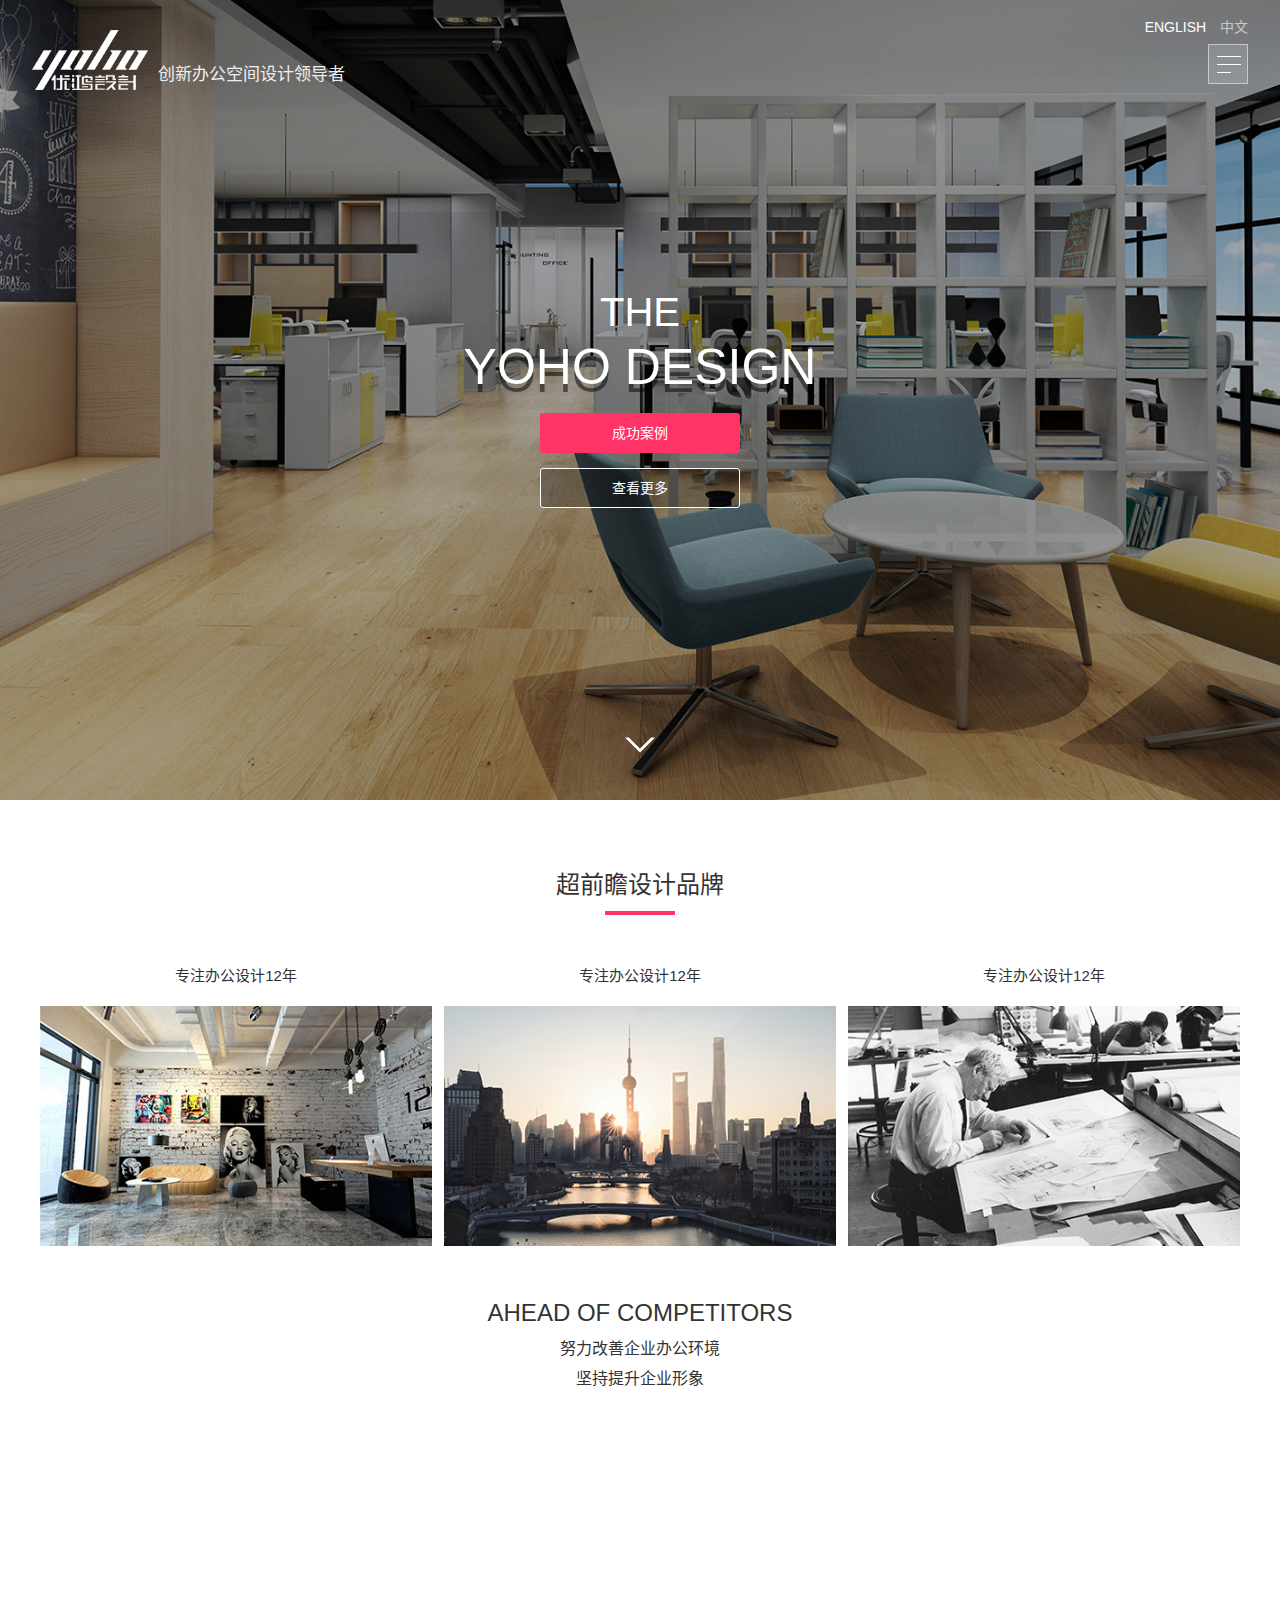
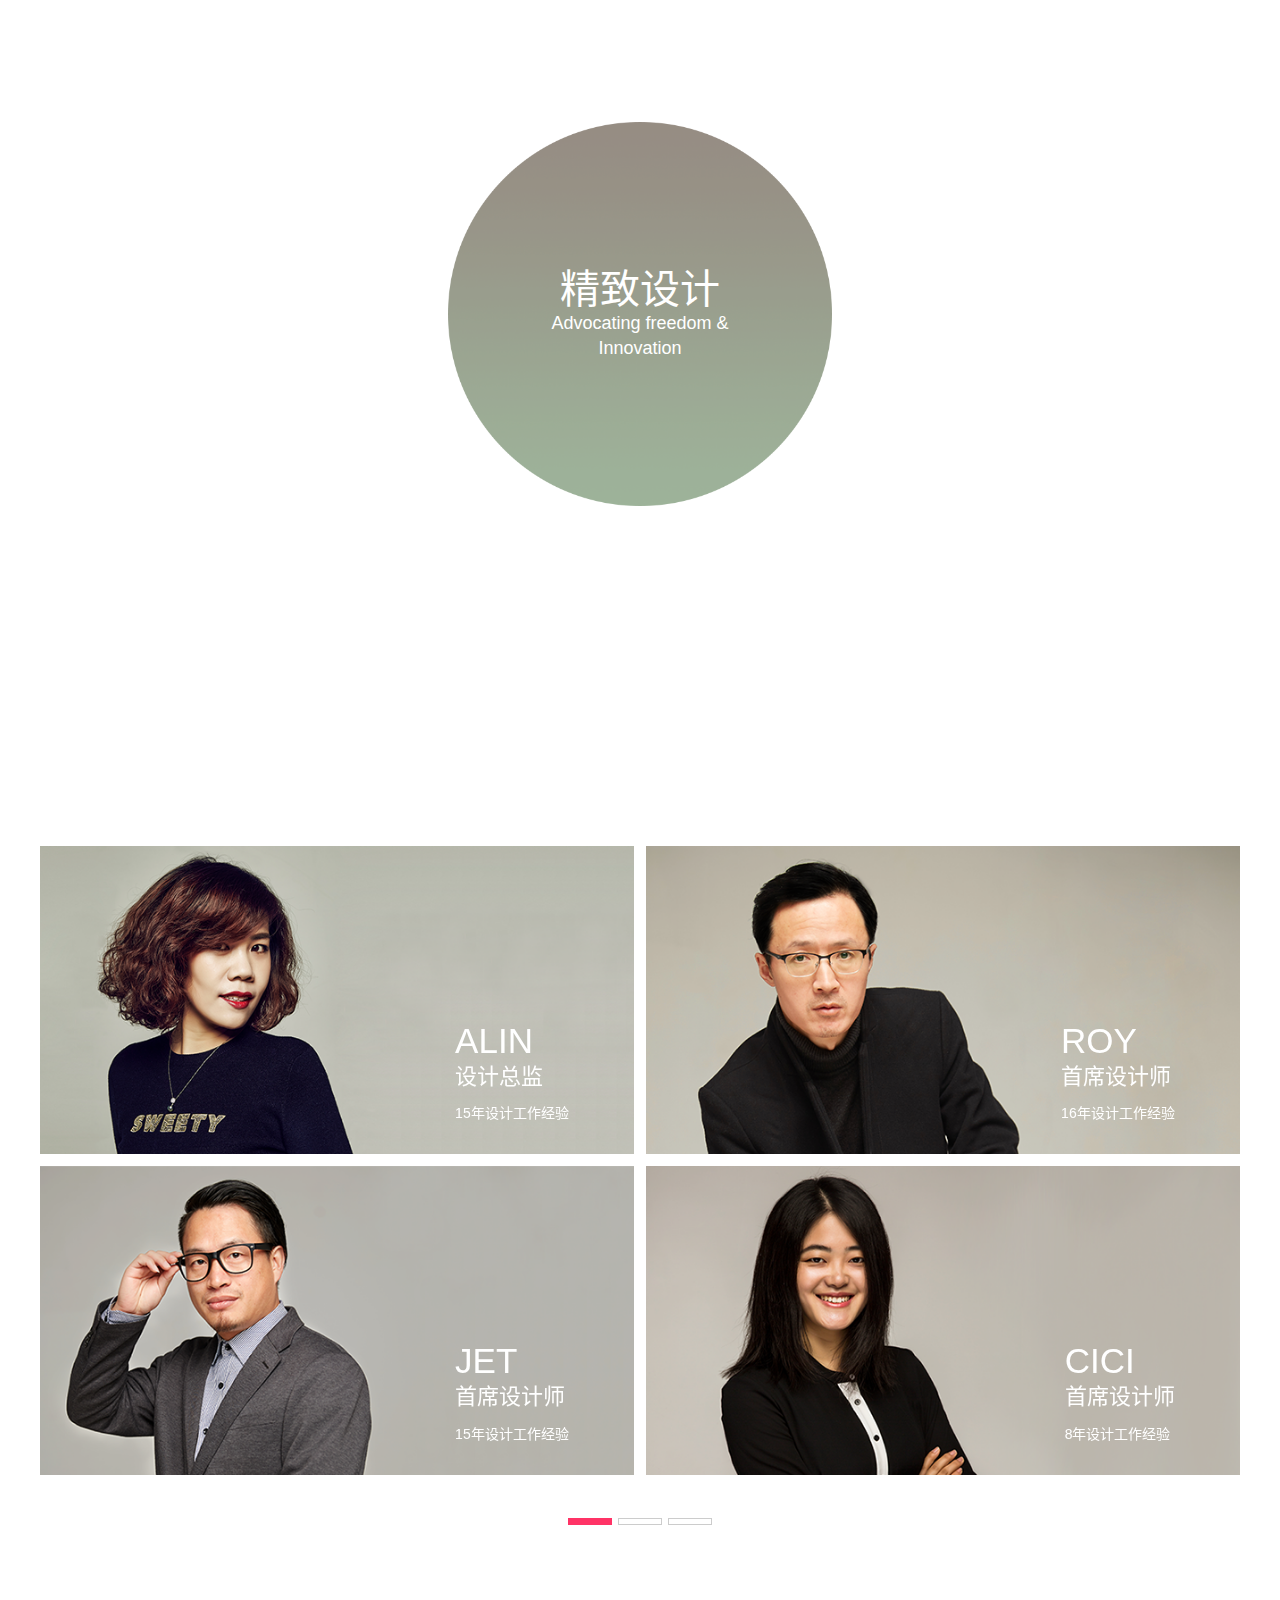
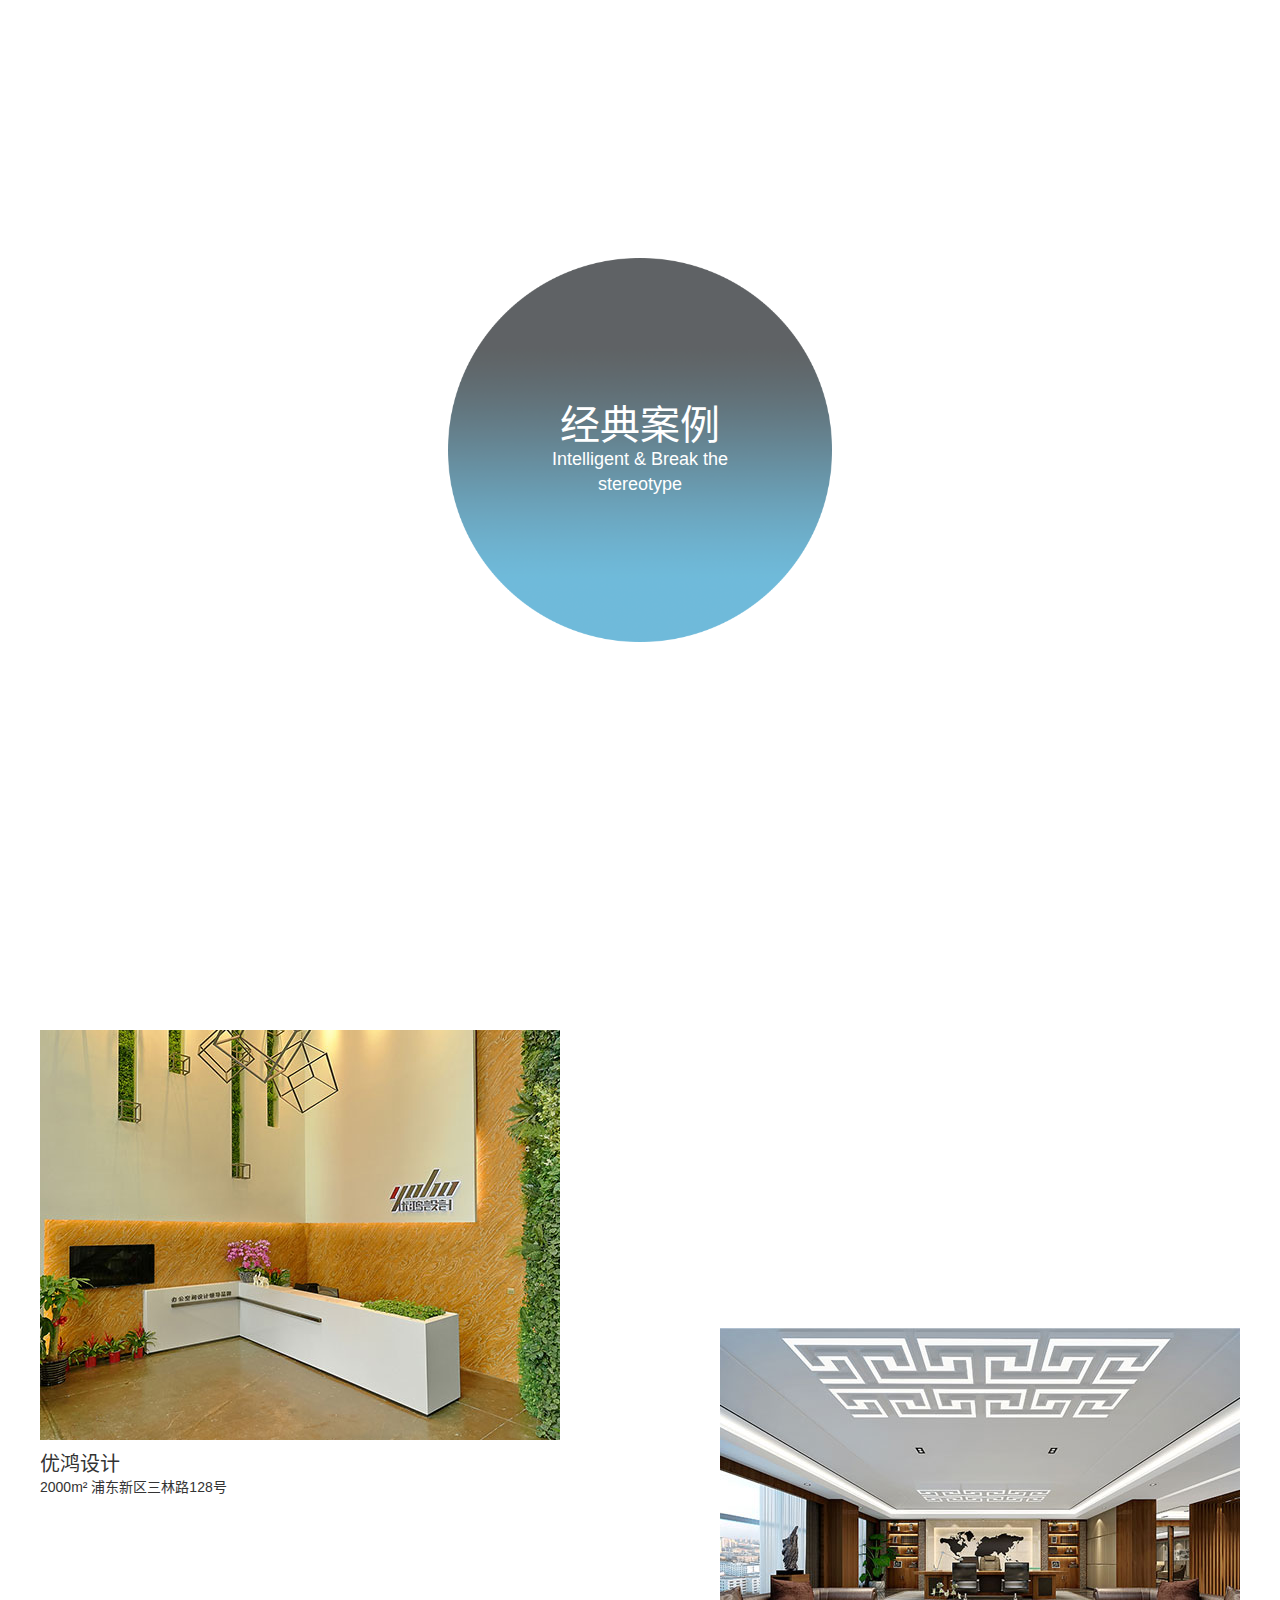
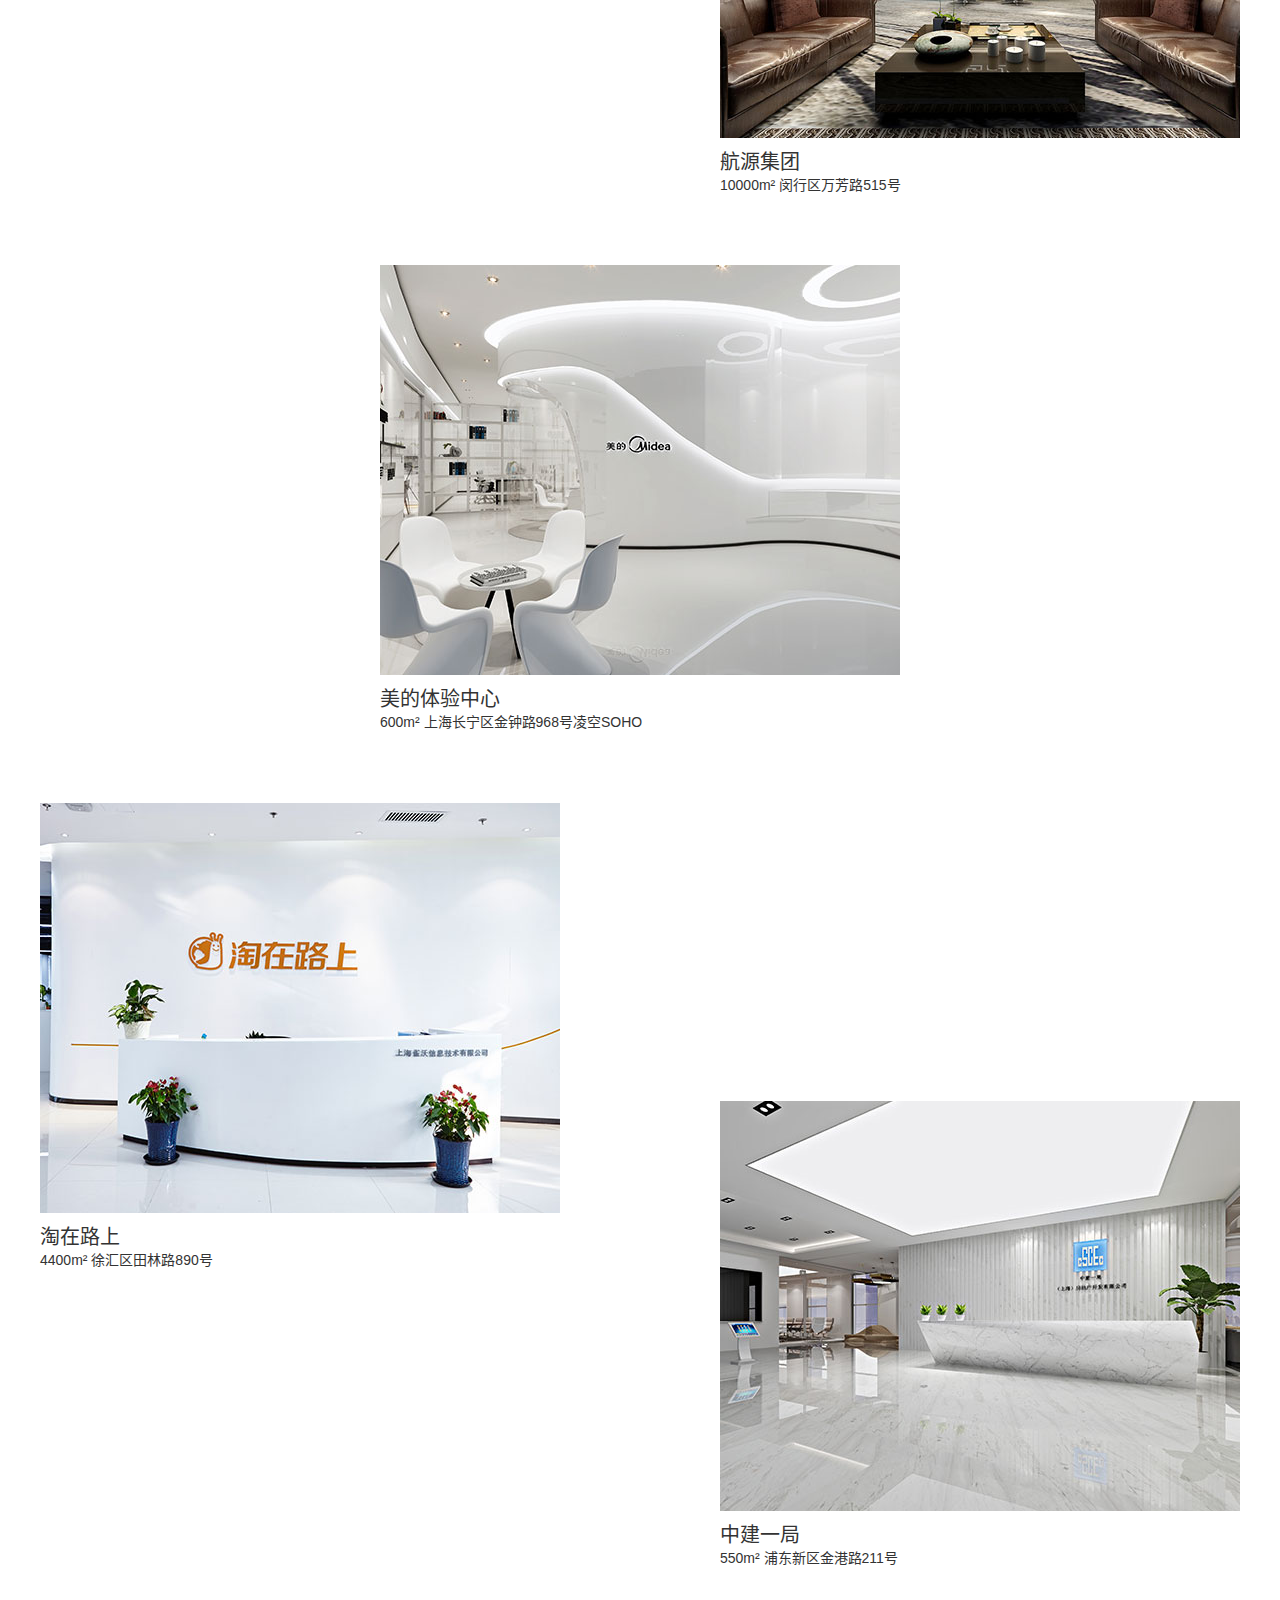
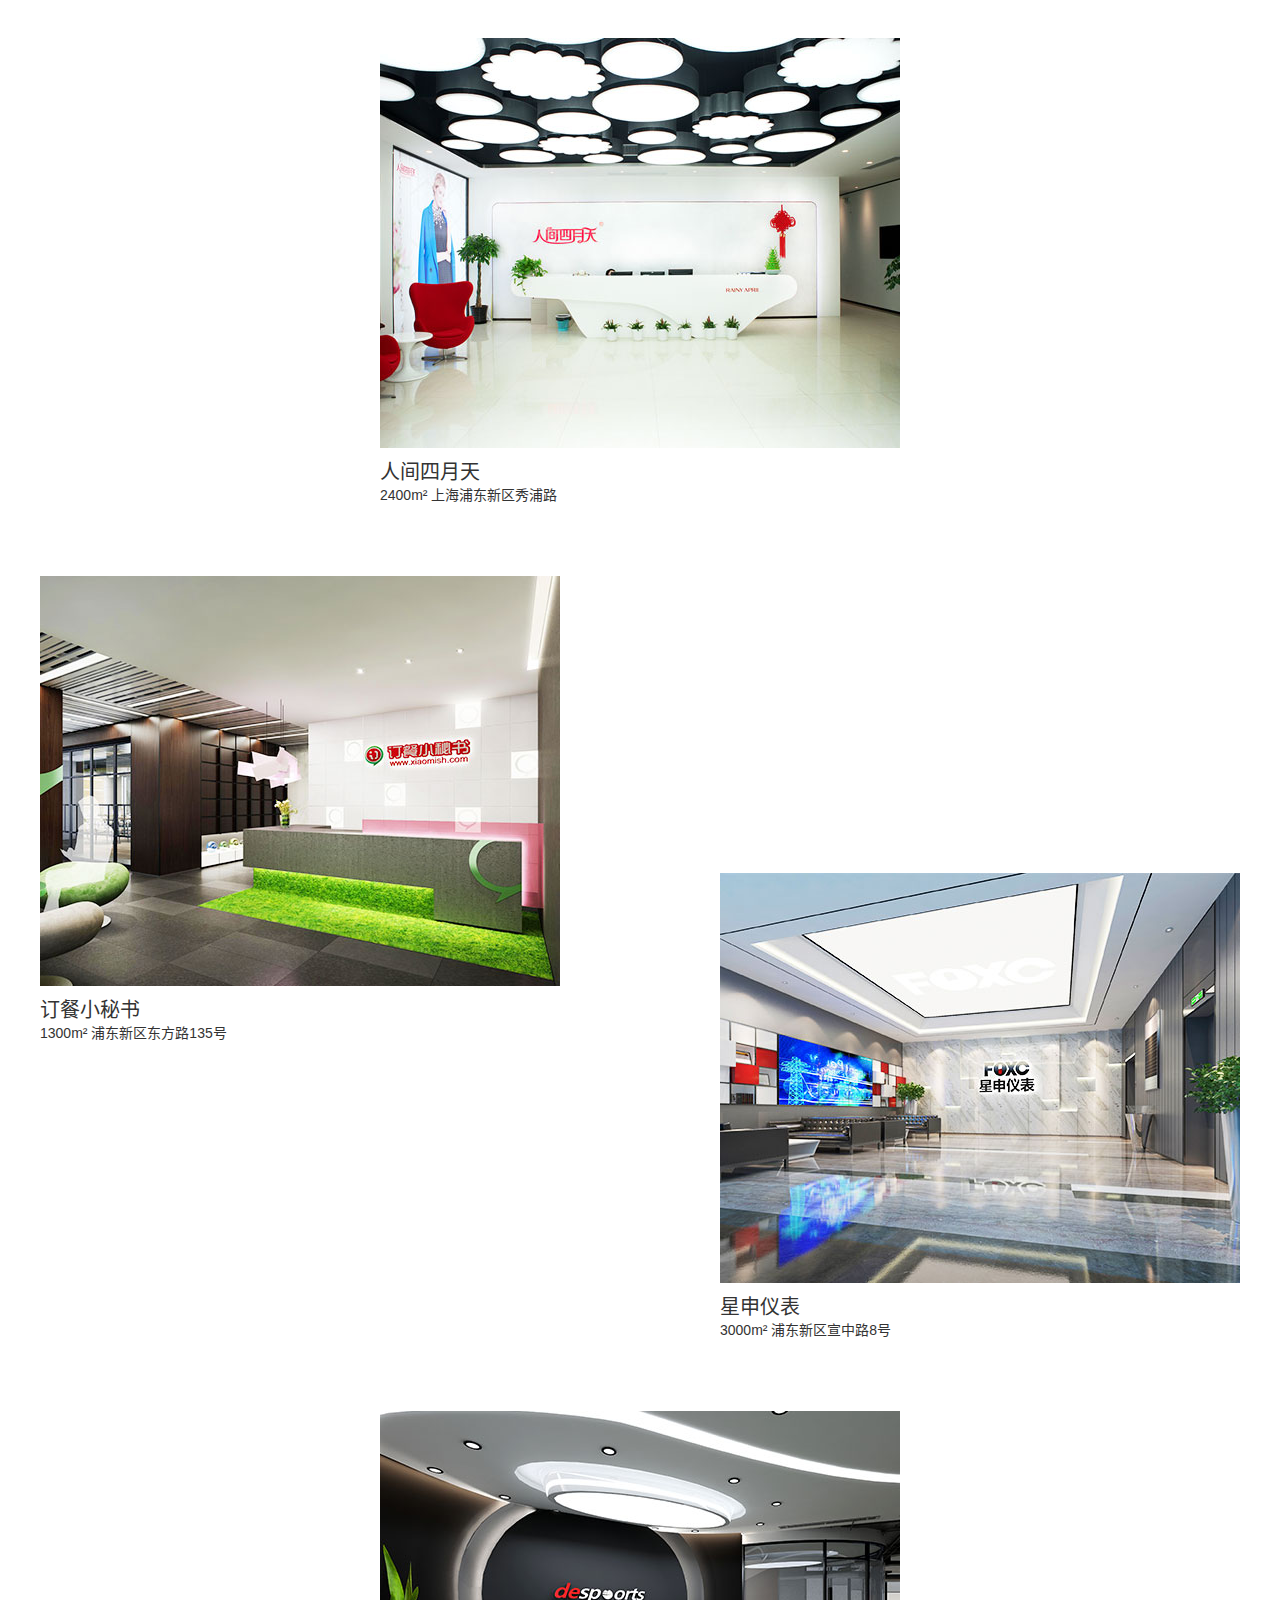
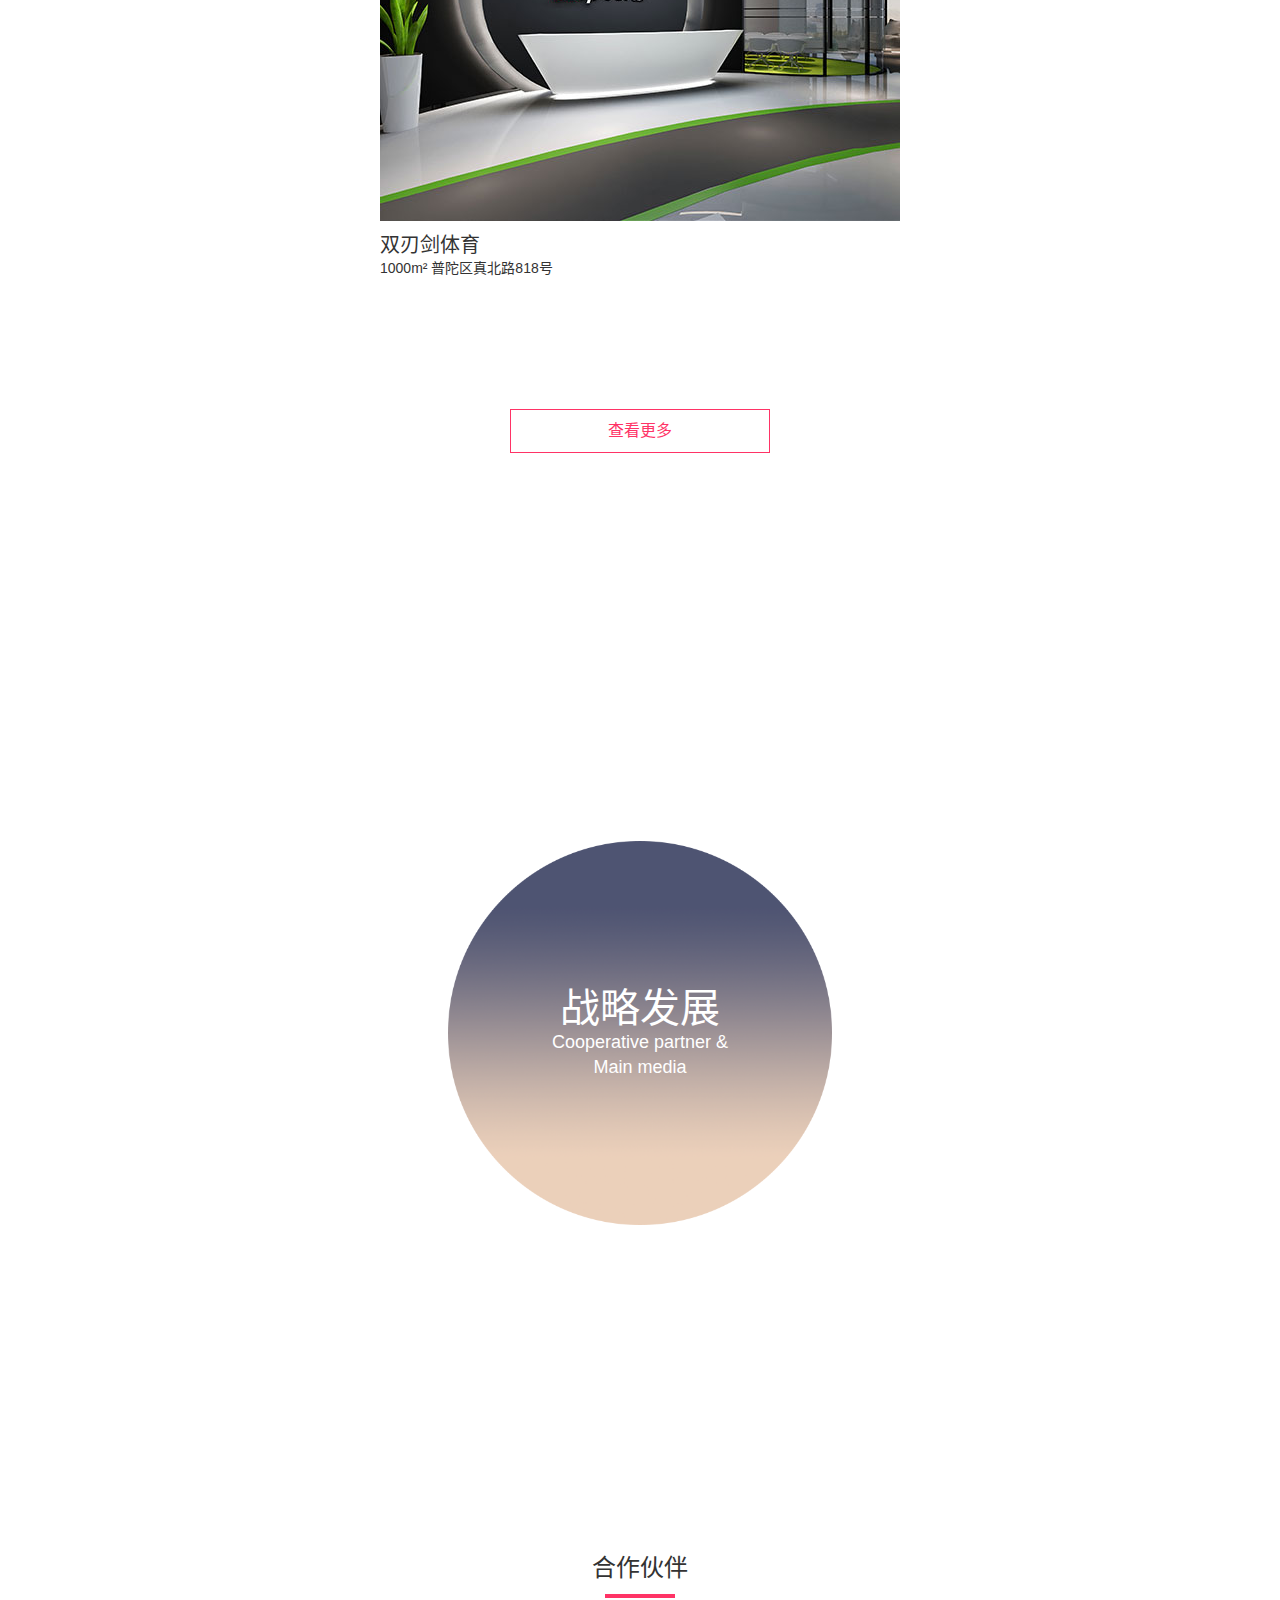
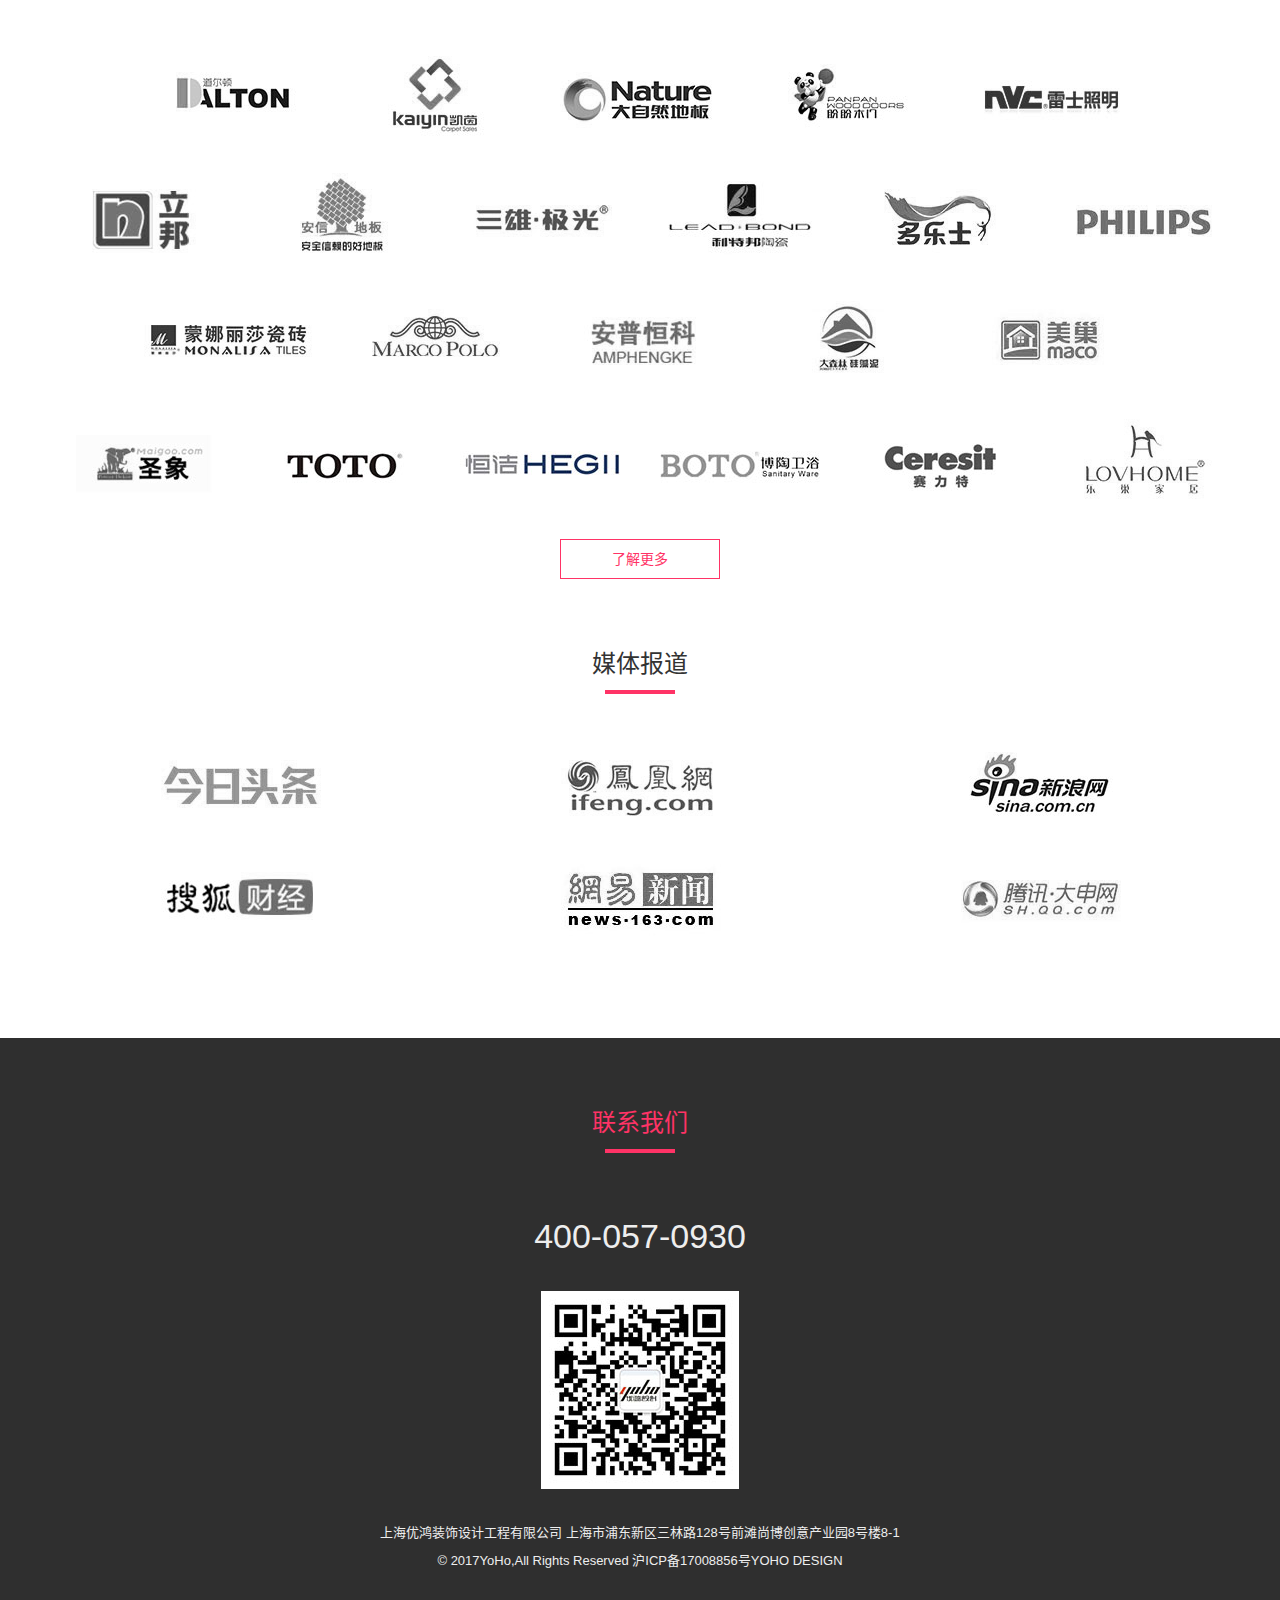
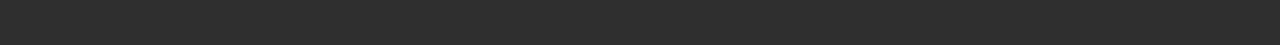
==== commit ffecf3d0: "a" ====
--- a/index.html
+++ b/index.html
@@ -34,7 +34,7 @@
 		<div class="st-cover-shade">
 			<div class="st-cover-hd clearfix">
 				<div class="l clearfix">
-					<a href="javascript:;" class="st-cover-logo"><img src="images/logo.png" alt="" /></a>
+					<a href="index.html" class="st-cover-logo"><img src="images/logo.png" alt="" /></a>
 					<div class="st-cover-slogan">
 						<div class="zh">创新办公空间设计领导者</div>
 						<div class="en">INNOVATIVE OFFICE SPACE DESIGN ADVOCATES</div>
@@ -45,7 +45,7 @@
 						<a class="active" href="javascript:;">ENGLISH</a>
 						<a href="javascript:;">中文</a>
 					</div>
-					<a href="tel:400000000" class="st-cover-tel">400-095-0960</a>
+					<a href="tel://400-057-0930" class="st-cover-tel">400-057-0930</a>
 					<div class="st-cover-menuico"><i class="a"></i><i class="b"></i><i class="c"></i></div>
 				</div>
 			</div>
@@ -68,16 +68,16 @@
 						</div>
 					</div>
 					<div class="c">
-						<a href="http://720yun.com/t/07f27u8Owuw?pano_id=1697038 "><img src="images/vrbg_02.jpg" alt=""/>
-							<span>woneng industry</span>
+						<a href="http://720yun.com/t/07f27u8Owuw?pano_id=1697038 " target="_blank"><img src="images/vrbg_02.jpg" alt=""/>
+							<span>WONENG INDUSTRY</span>
 							<i></i>
 						</a>
-						<a href="https://720yun.com/t/a3f27xfgyla?&pano_id=947447"><img src="images/vrbg_04.jpg" alt=""/>
-							<span>yuecheng Human resources</span>
+						<a href="https://720yun.com/t/a3f27xfgyla?&pano_id=947447" target="_blank"><img src="images/vrbg_04.jpg" alt=""/>
+							<span>YUECHENG HUMAN RESOURCES</span>
 							<i></i>
 						</a>
-						<a href="http://720yun.com/t/4932eusuxn6?pano_id=1689132"><img src="images/vrbg_05.jpg" alt=""/>
-							<span>Qinxi building materials</span>
+						<a href="http://720yun.com/t/4932eusuxn6?pano_id=1689132" target="_blank"><img src="images/vrbg_05.jpg" alt=""/>
+							<span>QINXI BUILDING MATERIALS</span>
 							<i></i>
 						</a>
 					</div>
@@ -98,8 +98,8 @@
 		<div class="st-cover-focus">
 			<div class="a">THE</div>
 			<div class="b">YOHO DESIGN</div>
-			<a href="columnsCase.html" class="st-btn a">成功案例</a>
-			<a href="case.html" class="st-btn b">查看更多</a>
+			<a href="http://720yun.com/t/07f27u8Owuw?pano_id=1697038" target="_blank" class="st-btn a">成功案例</a>
+			<a href="columnsCase.html" class="st-btn b">查看更多</a>
 		</div>
 		<button class="st-cover-down"></button>
 	</div>
@@ -112,7 +112,7 @@
 					<div class="st-maxw">
 						<div class="st-col-3">
 							<ul class="items clearfix">
-								<li class="item"><div class="tt">专注办公设计12年</div><a href="about.html" class="pic"><img src="images/brand_01.jpg" alt="" /></a></li>
+								<li class="item"><div class="tt">专注办公设计12年</div><a href="" class="pic"><img src="images/brand_01.jpg" alt="" /></a></li>
 								<li class="item"><div class="tt">专注办公设计12年</div><a href="about.html" class="pic"><img src="images/brand_02.jpg" alt="" /></a></li>
 								<li class="item"><div class="tt">专注办公设计12年</div><a href="about.html" class="pic"><img src="images/brand_03.jpg" alt="" /></a></li>
 							</ul>
@@ -124,7 +124,7 @@
 					</div>
 				</div>
 			</div>
-			<div id="eliteDesign" class="ellipse">
+			<div id="eliteDesign" class="ellipse fixed-bg">
 				<div class="absolute circle ">
 					<img src="images/ellipse1.png" class="img-responsive" alt=""/>
 					<div class="absolute text-center">
@@ -135,6 +135,8 @@
 				</div>
 
 			</div>
+
+
 
 
 			<div class="st-part">
@@ -143,7 +145,7 @@
 						<li class="swiper-slide">
 							<div class="st-er-list">
 								<div class="items clearfix">
-									<a href="javascript:;" class="item">
+									<a href="Case-column-also.html" class="item">
 										<div class="st-er-item-scroll">
 											<div class="part a">
 												<img src="images/alin.png" alt="" />
@@ -159,7 +161,7 @@
 											</div>
 										</div>
 									</a>
-									<a href="javascript:;" class="item">
+									<a href="Case-column-also.html" class="item">
 										<div class="st-er-item-scroll">
 											<div class="part a">
 												<img src="images/roy.png" alt="" />
@@ -175,7 +177,7 @@
 											</div>
 										</div>
 									</a>
-									<a href="javascript:;" class="item">
+									<a href="Case-column-also.html" class="item">
 										<div class="st-er-item-scroll">
 											<div class="part a">
 												<img src="images/jet.png" alt="" />
@@ -191,7 +193,7 @@
 											</div>
 										</div>
 									</a>
-									<a href="javascript:;" class="item">
+									<a href="Case-column-also.html" class="item">
 										<div class="st-er-item-scroll">
 											<div class="part a">
 												<img src="images/cici.png" alt="" />
@@ -213,7 +215,7 @@
 						<li class="swiper-slide">
 							<div class="st-er-list">
 								<div class="items clearfix">
-									<a href="javascript:;" class="item">
+									<a href="Case-column-also.html" class="item">
 										<div class="st-er-item-scroll">
 											<div class="part a">
 												<img src="images/dorothy.png" alt="" />
@@ -229,7 +231,7 @@
 											</div>
 										</div>
 									</a>
-									<a href="javascript:;" class="item">
+									<a href="Case-column-also.html" class="item">
 										<div class="st-er-item-scroll">
 											<div class="part a">
 												<img src="images/leon.png" alt="" />
@@ -246,7 +248,7 @@
 											</div>
 										</div>
 									</a>
-									<a href="javascript:;" class="item">
+									<a href="Case-column-also.html" class="item">
 										<div class="st-er-item-scroll">
 											<div class="part a">
 												<img src="images/sawyer.png" alt="" />
@@ -262,7 +264,7 @@
 											</div>
 										</div>
 									</a>
-									<a href="javascript:;" class="item">
+									<a href="Case-column-also.html" class="item">
 										<div class="st-er-item-scroll">
 											<div class="part a">
 												<img src="images/allen.png" alt="" />
@@ -284,7 +286,7 @@
 						<li class="swiper-slide">
 							<div class="st-er-list">
 								<div class="items clearfix">
-									<a href="javascript:;" class="item">
+									<a href="Case-column-also.html" class="item">
 										<div class="st-er-item-scroll">
 											<div class="part a">
 												<img src="images/jack.png" alt="" />
@@ -300,7 +302,7 @@
 											</div>
 										</div>
 									</a>
-									<a href="javascript:;" class="item">
+									<a href="Case-column-also.html" class="item">
 										<div class="st-er-item-scroll">
 											<div class="part a">
 												<img src="images/jack.png" alt="" />
@@ -329,7 +331,7 @@
 
 
 
-			<div id="classicCase" class="ellipse">
+			<div id="classicCase" class="ellipse fixed-bg">
 				<div class="absolute circle ">
 					<img src="images/ellipse2.png" class="img-responsive" alt=""/>
 					<div class="absolute text-center">
@@ -405,7 +407,7 @@
 					</ul>
 				</div>
 			</div>
-			<div id="strategicDevelopment" class="ellipse">
+			<div id="strategicDevelopment" class="ellipse fixed-bg">
 				<div class="absolute circle ">
 					<img src="images/ellipse3.png" class="img-responsive" alt=""/>
 					<div class="absolute text-center">
@@ -475,10 +477,11 @@
 		<div class="toolbar">
 			<a href="#" class="toolbar-item toolbar-item-weixin">
 				<div class="toolbar-layer">
-					<div id="maCanvas" style="display: none">
-						<!--<img src="images/ma.png" alt=""/>-->
-					</div>
+					<!--<div id="maCanvas" style="display: none">-->
+						<!--&lt;!&ndash;<img src="images/ma.png" alt=""/>&ndash;&gt;-->
+					<!--</div>-->
 					<div id="maImg">
+						<img src="images/qrcode.jpg" alt=""/>
 					</div>
 					<p>微信扫一扫</p>
 					<i id="triangle-right"></i>
@@ -495,14 +498,16 @@
 			<div class="st-maxw">
 				<div class="st-title st-title-theme"><h3 class="st-title-tt">联系我们</h3></div>
 
-				<div class="tel"><a href="tel:400-057-0930">400-057-0930</a></div>
+				<div class="tel"><a href="tel://400-057-0930">400-057-0930</a></div>
 				<!--<div class="qrcode" id="" >-->
 					<!--&lt;!&ndash;<img src="images/qrcode.jpg" alt="" />&ndash;&gt;-->
 				<!--</div>-->
 				<!--canvas中的二维码-->
-				<div id="qrDiv" style="display: none;"></div>
+				<!--<div id="qrDiv" style="display: none;"></div>-->
 				<!--image形式的二维码-->
-				<div id="imgDiv" ></div>
+				<div id="imgDiv" >
+					<img src="images/qrcode.jpg" alt="" />
+				</div>
 				<div class="copyright">
 					<p>上海优鸿装饰设计工程有限公司 上海市浦东新区三林路128号前滩尚博创意产业园8号楼8-1</p>
 					<p>© 2017YoHo,All Rights Reserved 沪ICP备17008856号YOHO DESIGN</p>
--- a/css/index.css
+++ b/css/index.css
@@ -1,32 +1,31 @@
-
-
-/*头部*/
+/*header .hero, section .heroFull {*/
+    /*overflow: hidden;*/
+    /*position: relative;*/
+    /*height: 100vh;*/
+    /*min-height: 500px;*/
+/*}*/
+/*.cover {*/
+    /*-webkit-background-size: cover;*/
+    /*-moz-background-size: cover;*/
+    /*-o-background-size: cover;*/
+    /*background-size: cover;*/
+/*}*/
+/*.bkg006 {*/
+    /*background: url("../images/banner001_02.jpg") center center no-repeat fixed;*/
+/*}*/
+/*.circleReveal, .circleRevealSmall {*/
+    /*background: url("../images/ellipse1.png") center center no-repeat;*/
+/*}*/
+/*.circleAbout, .circleExperience, .circleRespond, .circleReveal, .circleShare, .circleThanks {*/
+    /*width: 640px!important;*/
+    /*height: 640px;*/
+/*}*/
+/*.mobilevertcenter{position:absolute;top:50%;left:50%;transform:translate(-50%,-50%);width:80%}*/
+/*#group-leads .logo img,#hotel-web-design .logo img,#on-property-mobile-solutions .logo img,#online-hospitality-proposals .logo img{max-height:none;width:100%;height:auto;margin:0 auto;padding-left:10.5%;padding-right:8.5%}.ContentRight{position:relative;float:right;width:50%;padding:0 2.5%;height:70vh;max-height:800px}*/
+/*.logo img{max-height:30px;  height:auto}*/
+/*.circleReveal h1{color:#fff;text-decoration:none;line-height:40px;text-align:center;text-transform:none;font-family:Raleway;font-weight:300;padding:12px 0;width:80%;margin:0 auto}*/
 
 /*主体*/
-.st-title {text-align:center;padding-bottom:50px;}
-.st-title-tt {font-size:24px;position:relative;line-height:30px;padding-bottom:15px;}
-.st-title-tt:before {content:"";position:absolute;bottom:0;left:50%;height:4px;width:70px;background:#f36;margin-left:-35px;}
-.st-title-padtop {padding-top:70px;}
-.st-title-theme .st-title-tt {color:#f36;}
-
-#main {
-
-
-}
-.title{
-    width: 100%;
-    margin: 20px auto;
-}
-.title .hr{
-    width:5%;
-    height: 5%;
-    border: 5px solid #ff3366;
-    /*margin-left: 30%;*/
-    text-align: center;
-    margin: 15px auto;
-}
-
-
 
 .brand {background:#fff;}
 .brand .st-col-3>.items>.item {text-align:center;}
@@ -43,133 +42,32 @@
 .st-maxw {width:100%;max-width:1200px;margin:0 auto;box-sizing:border-box;}
 
 
-.st-col-3>.items>.item {float:left;display:block;width:32.6666%;margin-left:1%;}
-.st-col-3>.items>.item:first-child {margin-left:0;}
-
-
-#main-list1 h4{
-    margin: 10px 0;
-}
-#brand{
-    width: 80%;
-     margin: 10px auto;
-     /*position: relative;*/
-     /*left: 50%;*/
-     /*transform: translateX(-50%);*/
-     /*-webkit-transform: translateX(-50%);*/
-     /*-moz-transform: translateX(-50%);*/
- }
-#brand>div{
-    width: 30%;
-    margin: 10px;
-    float: left;
-    overflow: hidden;
-}
-#brand>div>img{
-    width: 100%;
-    /*margin: 0 auto;*/
-}
-#brand>div>img{
-    -webkit-transition:all 0.3s ease-in-out;
-    -moz-transition:all 0.3s ease-in-out;
-    transition:all 0.3s ease-in-out;
-}
-
-#brand>div:hover>img{
-    -moz-transform:scale(1.1);
-    -webkit-transform:scale(1.1);
-    transform:scale(1.1);
-}
-#brand>div>h4{
-    margin: 10px 0;
-}
-#brand:after{
-    content: "";
-    display: block;
-    clear: both;
-}
-#main-list1>div:last-child{
-   padding: 20px 0;
-}
-
-#eliteDesign{
-    background: url("../images/eliteDesign.png") no-repeat center;
-
-
-}
-.ellipse{
+#eliteDesign{background-image: url("../images/banner001_02.jpg")  }
+#classicCase{background-image: url("../images/banner001_04.jpg")   }
+#strategicDevelopment {background-image: url("../images/banner001_06.jpg") }
+.ellipse{  }
+.circle{width: 30vw !important;height: 30vw;margin: 0 auto;background-size: cover;}
+.circle h1{margin: 10px 0;}
+.absolute{position: absolute;top: 50%;left: 50%;transform: translate(-50%,-50%);-webkit-transform: translate(-50%,-50%);-moz-transform: translate(-50%,-50%);}
+.circle .absolute{left: 50%; top: 50%; transform: translate(-50%,-50%);-webkit-transform: translate(-50%,-50%); -moz-transform:translate(-50%,-50%)}
+.circle .absolute h1{margin: 0 auto; font-size: 6rem}
+.circle .absolute p{margin: 0 auto; font-size: 2.4rem}
+
+.fixed-bg{
+    height: 100vh;
+    color: #fff;
     position: relative;
-
-    height: 100vh;
-    /*height: 860px;*/
-    color: #fff;
-    margin: 20px 0;
-}
-.circle{
-    width: 30vw !important;
-    height: 30vw;
-    margin: 0 auto;
     background-size: cover;
-}
-.circle h1{
-    margin: 10px 0;
-}
-
-.absolute{
-    position: absolute;
-    top: 50%;
-    left: 50%;
-    transform: translate(-50%,-50%);
-    -webkit-transform: translate(-50%,-50%);
-    -moz-transform: translate(-50%,-50%);
-
-}
-
-#shufflingArticle{
-    width: 100%;
-}
-#shufflingArticle>div{
-    /*position: relative;*/
-    /*left: 50%;*/
-    /*transform: translateX(-50%);*/
-    /*width: 100%;*/
-    /*margin-left:45%;*/
-    width: 35%;
-    margin: 0 auto;
-    padding-left: 11.5%;
-}
-#shufflingArticle>div:after{
-    content: "";
-    display: block;
-    clear: both;
-}
-#shufflingArticle a{
-    display: block;
-    width: 15%;
-    height: 10px;
-    border: 1px solid #999;
-    float: left;
-    margin: 0 5px;
-
-}
-#shufflingArticle a.active{
-    background-color: #ff3366;
-    border-color: transparent;
-}
-div.display-none{
-    display: none;
-}
-
-
-
-#classicCase{
-    background: url("../images/classicCase.png") no-repeat center;
-
-}
+    background-attachment: fixed;
+    background-repeat: no-repeat;
+    background-position: center center;
+}
+
+
 #caseTree{
-    /*max-width: ;*/
-}
-.case-tree {background:url("../images/case-tree-bg.jpg") no-repeat center center fixed ;background-size:cover;}
+
+}
+.case-tree {background:url("../images/case-tree-bg.jpg") no-repeat center center fixed ;background-size:cover; min-height: 100%;}
 .case-tree>.st-maxw {max-width:1360px;}
 .case-tree .items>.item {display:block;}
 .case-tree .items>.item>.inner {max-width:520px;}
@@ -178,7 +76,7 @@
 .case-tree .items>.item .pic:hover img {-webkit-transform:scale(0.9);-moz-transform:scale(0.9);transform:scale(0.9);}
 .case-tree .items>.item .para {padding:10px 0;}
 .case-tree .items>.item .para a {font-size:20px;}
-.case-tree .items>.item .para a:hover {text-decoration:underline;}
+.case-tree .items>.item .para a:hover {text-decoration:underline;color: #111;}
 .case-tree .items>.item.item01>.inner {padding-top:5%;}
 .case-tree .items>.item.item02>.inner,
 .case-tree .items>.item.item05>.inner,
@@ -196,21 +94,15 @@
     padding: 10px;
     margin: 10px auto;
     width: 260px;
-
     font-size: 114%;
 }
 #findMore:hover{
     color: #fff;
     border-color: transparent;
     background-color: #ff3366;
-
-}
-
-
-#strategicDevelopment {
-    background: url("../images/strategicDevelopment.png") no-repeat center;
-
-}
+}
+
+
 
 
 /*合作伙伴*/
@@ -231,9 +123,7 @@
 
 
 /*尾部*/
-footer h1{
-    color: #ff3366;
-}
+footer h1{color: #ff3366;  }
 /*st-ctct*/
 .st-ctct {background:#2f2f2f;color:#eee;padding:70px 0;}
 .st-ctct .copyright {text-align:center;font-size:13px;}
@@ -245,10 +135,17 @@
 
 
 
-@media screen and  (max-width: 1500px){
-
-}
-
+@media screen and  (max-width: 1600px){
+    .circle .absolute h1{ font-size: 4.8rem}
+    .circle .absolute p{ font-size: 2.2rem}
+}
+@media screen and (max-width: 1500px) {
+    .case-tree>.st-maxw {max-width:1200px;}
+}
+@media screen and  (max-width: 1300px){
+    .circle .absolute h1{ font-size: 4rem}
+    .circle .absolute p{ font-size: 1.8rem}
+}
 @media screen and  (max-width: 1200px){
     #head>div:last-child>div:last-child span{
         margin: 0 ;
@@ -266,15 +163,15 @@
     .case-tree .items>.item.item02>.inner,
     .case-tree .items>.item.item05>.inner,
     .case-tree .items>.item.item08>.inner {float:right;margin-top:0;}
-
-}
-@media screen and (max-width: 1500px) {
-    .case-tree>.st-maxw {max-width:1200px;}
-}
-
-@media screen and  (max-width: 1200px){
     .case-tree>.st-maxw {max-width:960px;}
-}
+
+}
+@media screen and  (max-width: 1080px){
+    .circle .absolute h1{ font-size: 3.3rem}
+    .circle .absolute p{ font-size: 1.5rem}
+}
+
+
 @media screen and  (max-width: 960px){
     .case-tree>.st-maxw {max-width:768px;}
 
@@ -385,5 +282,7 @@
         margin: 5px 0;
         font-size:85%;
     }
-}
-
+    .circle .absolute h1{ font-size: 3rem}
+    .circle .absolute p{ font-size: 1.5rem}
+}
+
--- a/css/public.css
+++ b/css/public.css
@@ -2,7 +2,7 @@
 
 /* reset */
 html, body {height:100%;}
-body {background:#fff;color:#333;font-size:14px;margin:0 auto;line-height:1.4;font-family:"Myriad Set Pro", "Helvetica Neue", "Helvetica", "Arial", sans-serif;-ms-text-size-adjust:100%;-webkit-text-size-adjust:100%;text-size-adjust:100%;-webkit-tap-highlight-color:rgba(0,0,0,0);word-wrap:break-word;word-break:break-all;}
+body {background:#fff;color:#333;font-size:14px;margin:0 auto;line-height:1.4;font-family:"Myriad Set Pro", "Helvetica Neue", "Helvetica", "Arial", sans-serif;-ms-text-size-adjust:100%;-webkit-text-size-adjust:100%;text-size-adjust:100%;-webkit-tap-highlight-color:rgba(0,0,0,0);}
 p {margin:0;}
 article,aside,details,figcaption,figure,footer,header,hgroup,main,menu,nav,section {display:block;}
 h1,h2,h3,h4,h5,h6 {font-weight:normal;margin:0;}
@@ -13,6 +13,9 @@
 img {vertical-align:top;border:0;display:block;max-width:100%;}
 a {text-decoration:none;color:inherit;}
 a:hover {text-decoration:none;color: #FFFFFF;}
+a:visited{text-decoration: none;}
+a:active{text-decoration: none;}
+a:focus{text-decoration: none; color: #fff;}
 .clearfix:before, .clearfix:after {content:"";display:table;} .clearfix:after {clear:both;} .clearfix {*zoom:1;}
 table {width:100%;text-align:center;border-collapse:collapse;border:1px solid #ddd;text-align:center;} th,td {border:1px solid #ddd;padding:0;}
 svg {overflow:hidden;vertical-align:middle;}
@@ -92,15 +95,15 @@
 .st-cover-menu li a {position:relative;display:inline-block;}
 .st-cover-menu li a:before {content:"";height:2px;width:0;position:absolute;bottom:0;left:0;background:#fff;}
 .st-cover-menu li a:hover:before {width:100%;}
-.st-cover-vr {display:none;position:absolute;top:0;left:0;width:100%;height:100%;background:#f2f2f2;}
+.st-cover-vr {display:none;position:absolute;top:0;left:0;width:100%;height:100%;background: #f2f2f2;}
 .st-cover-vr>.inner {height:100%;}
-.st-cover-vr .l{float: left;width: 38%;height: 100%;text-align: center}
+.st-cover-vr .l{float: left;width: 38%;height: 100%;text-align: center;background:url(../images/vrbgleft_01.jpg) no-repeat;}
 .st-cover-vr .l>div{margin-top: 45%}
 .st-cover-vr .l>div>span{ font-size: 114% }
 .st-cover-vr .l>div>p{font-size: 171%;margin: 20px 0;font-weight: bold;}
 .st-cover-vr .c{float: left;width: 46.5%;}
-.st-cover-vr .c>a{position: relative;display: block;}
-.st-cover-vr .c>a img{height: 33.333vh}
+.st-cover-vr .c>a{position: relative;display: block;height: 33.333vh;width: 100%;}
+.st-cover-vr .c>a img{width: 100%;height: 100%;}
 .st-cover-vr .c>a>i{width: 100%;transition: width .5s linear;position: absolute;top: 0;left: 0;background-color: rgba(0,0,0,.6);height: 100%;}
 .st-cover-vr .c>a:hover>i{width: 0}
 .st-cover-vr .c>a>span{display: block;position: absolute;top: 50%;left: 50%;transform: translate(-50%,-50%);color: #fff;font-size: 185%;text-align: center;z-index: 10;}
@@ -108,6 +111,11 @@
 .st-cover-vr .r{float:right;width: 12%;text-align: right;margin-right: 10px;margin-top: 10px}
 .st-cover-vr .r img{float: right;  width: 72px; margin-right: 10px;  margin-top: 10px;}
 .st-cover-vr .r span{margin: 0 10px;}
+@media only screen and (max-width: 768px) {
+	.st-cover-vr .c>a>span{
+		font-size: 14px;
+	}
+}
 .st-cover-shade.fixed {position:fixed;top:0;left:0;width:100%;height:100%;}
 .st-cover-shade.active {background:#000;}
 .st-cover-shade.fixed .st-cover-lang {visibility:hidden;}
